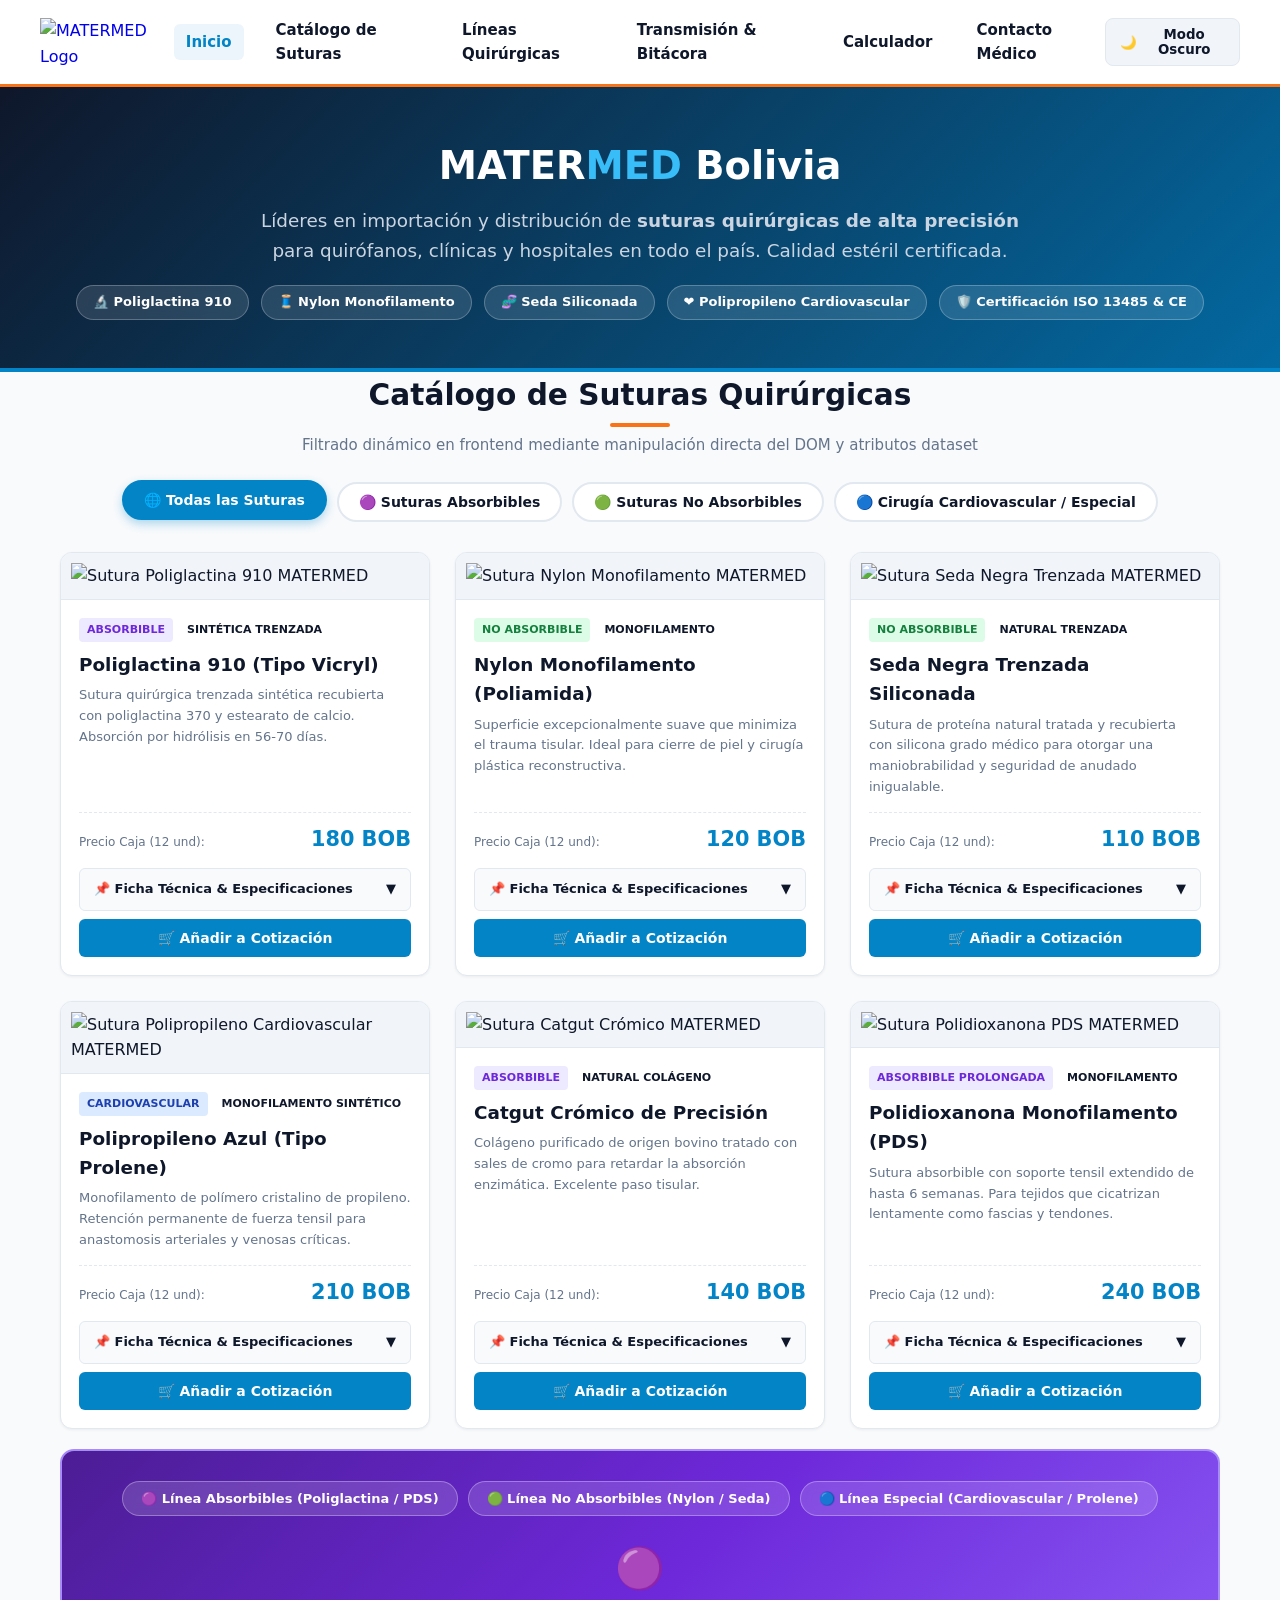
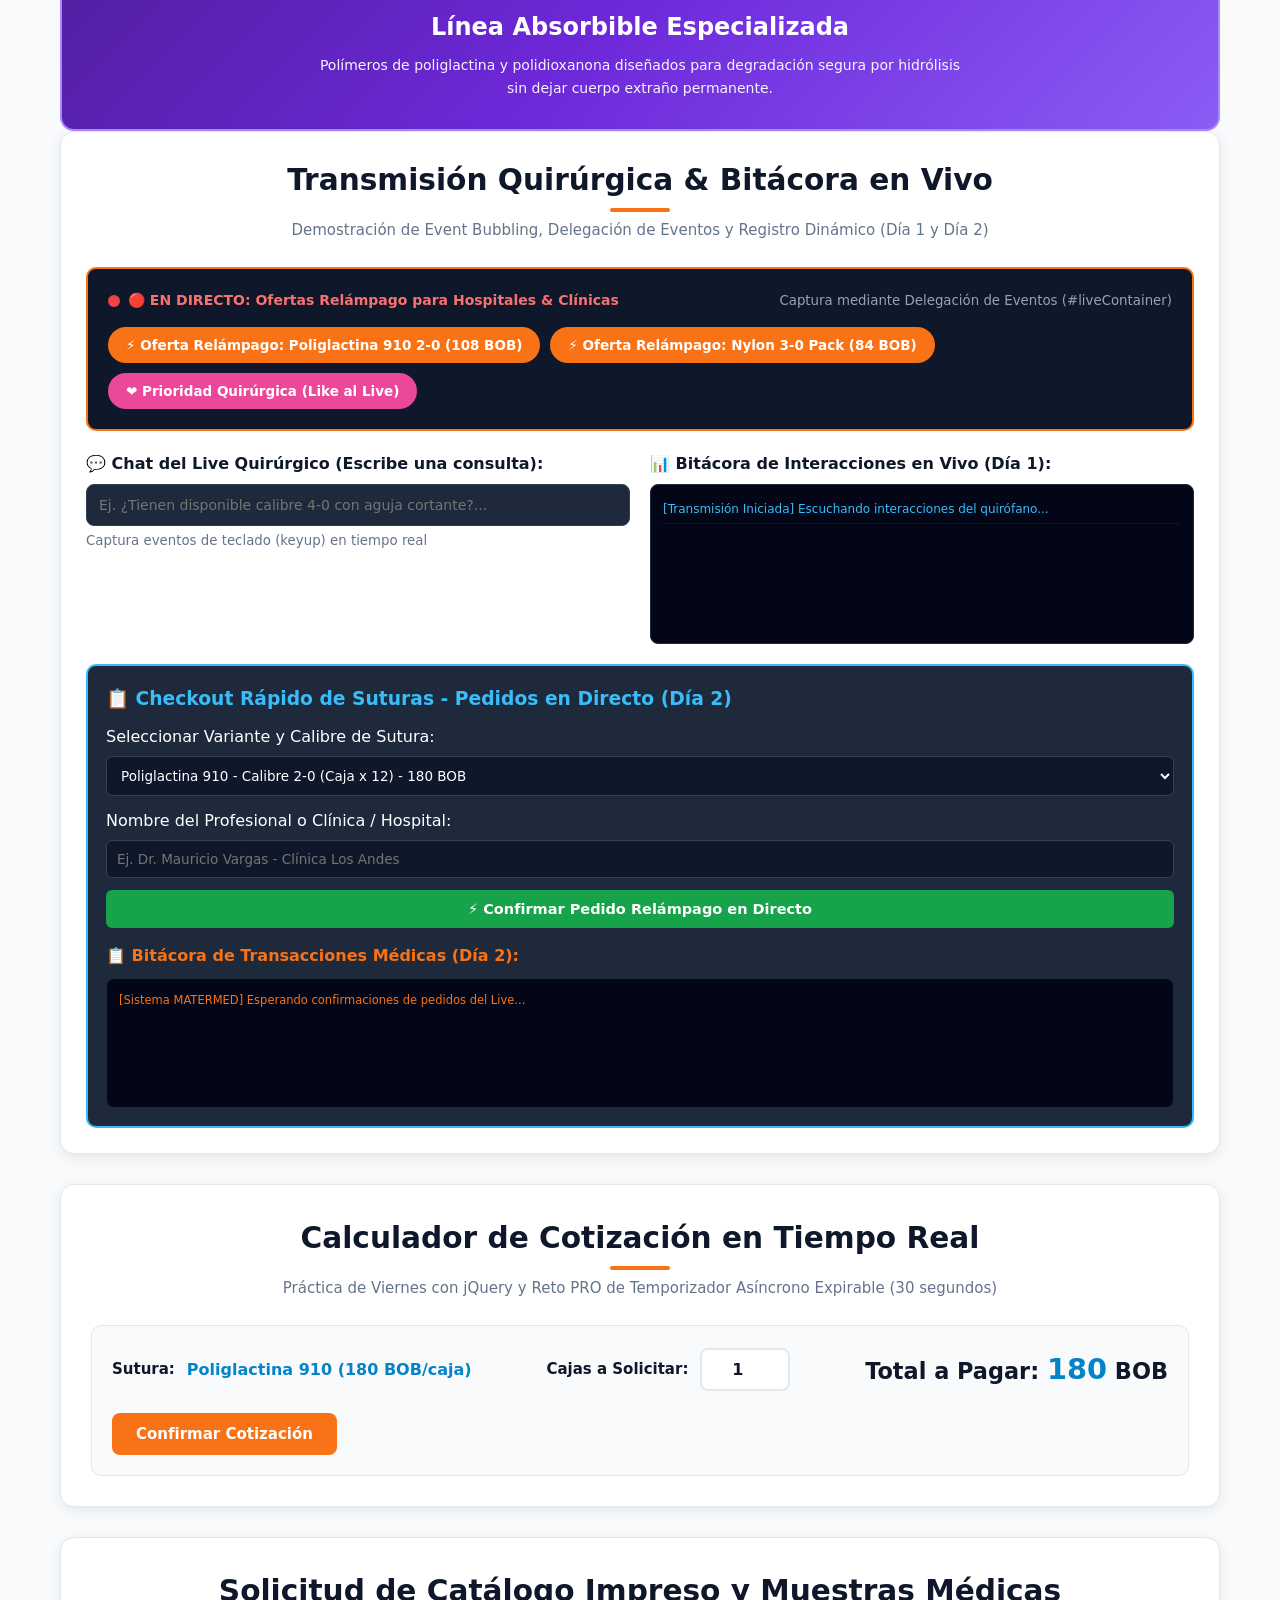
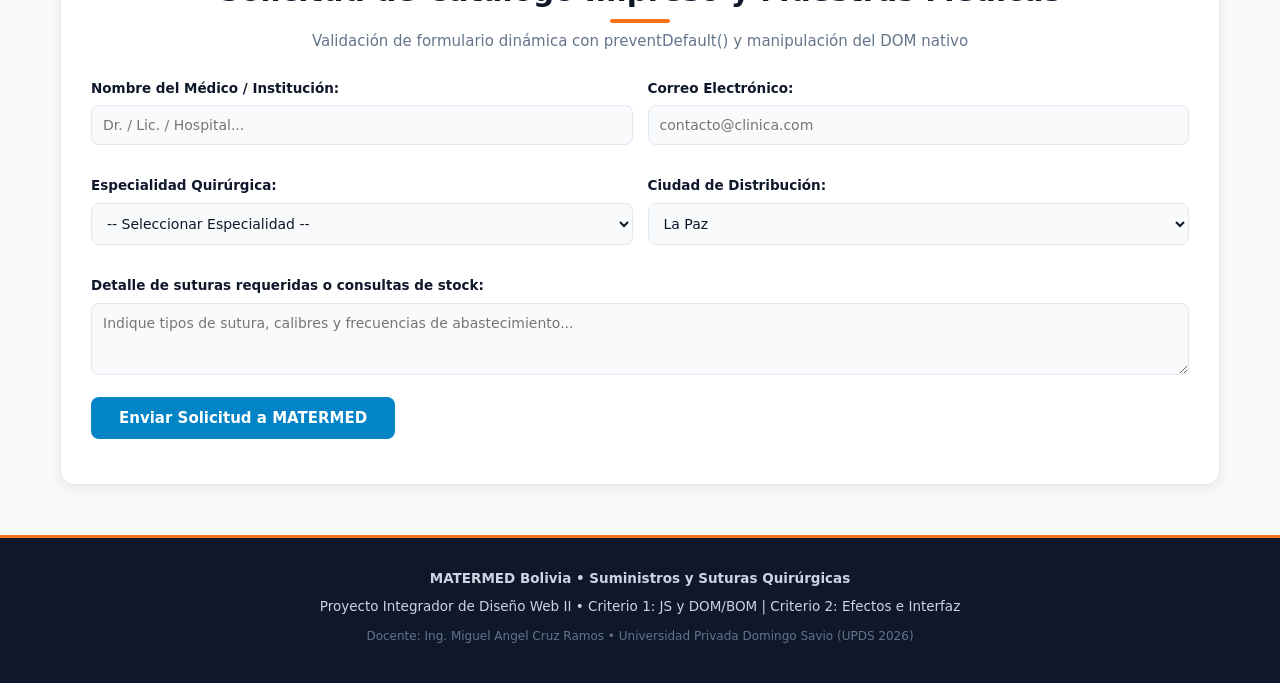
==== index.html @ 70cb595b "Add files via upload" ====
<!DOCTYPE html>
<html lang="es">
<head>
  <meta charset="UTF-8">
  <meta name="viewport" content="width=device-width, initial-scale=1.0">
  <title>MATERMED - Suturas Quirúrgicas | Portafolio Semana 1</title>
  
  <!-- Enlace a Estilos Externos -->
  <link rel="stylesheet" href="styles.css">
  
  <!-- Librería jQuery 3.7.1 Oficial -->
  <script src="https://code.jquery.com/jquery-3.7.1.min.js"></script>
  
  <!-- Lógica e interactividad DOM y jQuery -->
  <script src="script.js" defer></script>
</head>
<body>

  <!-- ==========================================================================
       HEADER PRINCIPAL Y MENÚ HAMBURGUESA (DOM NATIVO)
       ========================================================================== -->
  <header>
    <div class="container header-inner">
      <a href="#inicio" class="brand-wrapper">
        <img src="images/logo-matermed.svg" alt="MATERMED Logo">
      </a>

      <!-- Botón Hamburguesa Responsive (Ejemplo 3 DOM) -->
      <button id="burguerBtn" class="btn-burguer" aria-label="Abrir Menú">☰</button>

      <!-- Menú de Navegación -->
      <nav id="navMenu" class="nav-menu">
        <a href="#inicio" class="active">Inicio</a>
        <a href="#catalogo">Catálogo de Suturas</a>
        <a href="#tematicas">Líneas Quirúrgicas</a>
        <a href="#liveSection">Transmisión & Bitácora</a>
        <a href="#calculador">Calculador</a>
        <a href="#contacto">Contacto Médico</a>
      </nav>

      <!-- Botón Modo Oscuro / Dark Mode (Ejemplo 1 DOM) -->
      <div class="header-actions">
        <button id="themeBtn" class="btn-theme" title="Alternar Modo Oscuro/Claro">
          <span id="themeIcon">🌙</span> <span id="themeText">Modo Oscuro</span>
        </button>
      </div>
    </div>
  </header>

  <!-- ==========================================================================
       HERO / BANNER DE BIENVENIDA
       ========================================================================== -->
  <section id="inicio" class="hero-section">
    <div class="container">
      <h1>MATER<span>MED</span> Bolivia</h1>
      <p>Líderes en importación y distribución de <strong>suturas quirúrgicas de alta precisión</strong> para quirófanos, clínicas y hospitales en todo el país. Calidad estéril certificada.</p>
      <div class="hero-badges">
        <span class="hero-badge">🔬 Poliglactina 910</span>
        <span class="hero-badge">🧵 Nylon Monofilamento</span>
        <span class="hero-badge">🧬 Seda Siliconada</span>
        <span class="hero-badge">❤️ Polipropileno Cardiovascular</span>
        <span class="hero-badge">🛡️ Certificación ISO 13485 & CE</span>
      </div>
    </div>
  </section>

  <!-- ==========================================================================
       SECCIÓN 1: CATÁLOGO DE SUTURAS CON FILTRO DOM NATIVO (EJEMPLO 2 DOM)
       ========================================================================== -->
  <section id="catalogo" class="container">
    <div class="section-title">
      <h2>Catálogo de Suturas Quirúrgicas</h2>
      <p>Filtrado dinámico en frontend mediante manipulación directa del DOM y atributos dataset</p>
    </div>

    <!-- Botones de Filtrado DOM (Ejemplo 2) -->
    <div class="filter-bar">
      <button class="filter-btn active" onclick="filtrar('todos')">🌐 Todas las Suturas</button>
      <button class="filter-btn" onclick="filtrar('absorbible')">🟣 Suturas Absorbibles</button>
      <button class="filter-btn" onclick="filtrar('no-absorbible')">🟢 Suturas No Absorbibles</button>
      <button class="filter-btn" onclick="filtrar('especial')">🔵 Cirugía Cardiovascular / Especial</button>
    </div>

    <!-- Contenedor de Tarjetas del Catálogo -->
    <div class="catalog-grid" id="suturasGrid">

      <!-- TARJETA 1: Poliglactina 910 -->
      <article class="card" data-categoria="absorbible" data-id="POLI-910">
        <div class="card-img-wrapper">
          <img src="images/poliglactina.svg" alt="Sutura Poliglactina 910 MATERMED">
        </div>
        <div class="card-body">
          <div class="card-tags">
            <span class="badge badge-absorbible">Absorbible</span>
            <span class="badge">Sintética Trenzada</span>
          </div>
          <h3 class="card-title">Poliglactina 910 (Tipo Vicryl)</h3>
          <p class="card-desc">Sutura quirúrgica trenzada sintética recubierta con poliglactina 370 y estearato de calcio. Absorción por hidrólisis en 56-70 días.</p>
          
          <div class="card-price-row">
            <span class="price-label">Precio Caja (12 und):</span>
            <span class="price-val">180 BOB</span>
          </div>

          <!-- Acordeón jQuery (Guía Jueves) -->
          <div class="accordion-btn">
            <span>📌 Ficha Técnica & Especificaciones</span>
            <span>▼</span>
          </div>
          <div class="accordion-panel">
            <ul>
              <li><strong>Calibres disponibles:</strong> USP 2-0, 3-0, 4-0, 0</li>
              <li><strong>Aguja:</strong> Ahusada 1/2 círculo 26mm de acero quirúrgico</li>
              <li><strong>Retención de fuerza tensil:</strong> 75% a los 14 días</li>
              <li><strong>Esterilización:</strong> Óxido de Etileno (EO)</li>
            </ul>
          </div>

          <button class="btn-card-action" onclick="seleccionarParaCalculador('Poliglactina 910', 180)">🛒 Añadir a Cotización</button>
        </div>
      </article>

      <!-- TARJETA 2: Nylon Monofilamento -->
      <article class="card" data-categoria="no-absorbible" data-id="NYL-030">
        <div class="card-img-wrapper">
          <img src="images/nylon.svg" alt="Sutura Nylon Monofilamento MATERMED">
        </div>
        <div class="card-body">
          <div class="card-tags">
            <span class="badge badge-no-absorbible">No Absorbible</span>
            <span class="badge">Monofilamento</span>
          </div>
          <h3 class="card-title">Nylon Monofilamento (Poliamida)</h3>
          <p class="card-desc">Superficie excepcionalmente suave que minimiza el trauma tisular. Ideal para cierre de piel y cirugía plástica reconstructiva.</p>
          
          <div class="card-price-row">
            <span class="price-label">Precio Caja (12 und):</span>
            <span class="price-val">120 BOB</span>
          </div>

          <!-- Acordeón jQuery -->
          <div class="accordion-btn">
            <span>📌 Ficha Técnica & Especificaciones</span>
            <span>▼</span>
          </div>
          <div class="accordion-panel">
            <ul>
              <li><strong>Calibres disponibles:</strong> USP 3-0, 4-0, 5-0, 6-0</li>
              <li><strong>Aguja:</strong> Cortante Reverso 3/8 círculo 19mm</li>
              <li><strong>Reactividad tisular:</strong> Mínima e inerte</li>
              <li><strong>Esterilización:</strong> Radiación Gamma</li>
            </ul>
          </div>

          <button class="btn-card-action" onclick="seleccionarParaCalculador('Nylon Monofilamento', 120)">🛒 Añadir a Cotización</button>
        </div>
      </article>

      <!-- TARJETA 3: Seda Negra Trenzada -->
      <article class="card" data-categoria="no-absorbible" data-id="SED-000">
        <div class="card-img-wrapper">
          <img src="images/seda.svg" alt="Sutura Seda Negra Trenzada MATERMED">
        </div>
        <div class="card-body">
          <div class="card-tags">
            <span class="badge badge-no-absorbible">No Absorbible</span>
            <span class="badge">Natural Trenzada</span>
          </div>
          <h3 class="card-title">Seda Negra Trenzada Siliconada</h3>
          <p class="card-desc">Sutura de proteína natural tratada y recubierta con silicona grado médico para otorgar una maniobrabilidad y seguridad de anudado inigualable.</p>
          
          <div class="card-price-row">
            <span class="price-label">Precio Caja (12 und):</span>
            <span class="price-val">110 BOB</span>
          </div>

          <!-- Acordeón jQuery -->
          <div class="accordion-btn">
            <span>📌 Ficha Técnica & Especificaciones</span>
            <span>▼</span>
          </div>
          <div class="accordion-panel">
            <ul>
              <li><strong>Calibres disponibles:</strong> USP 0, 2-0, 3-0, 1</li>
              <li><strong>Aguja:</strong> Ahusada 1/2 círculo 30mm</li>
              <li><strong>Uso principal:</strong> Cirugía general, gastrointestinal y vascular periférica</li>
              <li><strong>Esterilización:</strong> Radiación Gamma</li>
            </ul>
          </div>

          <button class="btn-card-action" onclick="seleccionarParaCalculador('Seda Negra Trenzada', 110)">🛒 Añadir a Cotización</button>
        </div>
      </article>

      <!-- TARJETA 4: Polipropileno (Prolene) -->
      <article class="card" data-categoria="especial" data-id="PRO-050">
        <div class="card-img-wrapper">
          <img src="images/polipropileno.svg" alt="Sutura Polipropileno Cardiovascular MATERMED">
        </div>
        <div class="card-body">
          <div class="card-tags">
            <span class="badge badge-especial">Cardiovascular</span>
            <span class="badge">Monofilamento Sintético</span>
          </div>
          <h3 class="card-title">Polipropileno Azul (Tipo Prolene)</h3>
          <p class="card-desc">Monofilamento de polímero cristalino de propileno. Retención permanente de fuerza tensil para anastomosis arteriales y venosas críticas.</p>
          
          <div class="card-price-row">
            <span class="price-label">Precio Caja (12 und):</span>
            <span class="price-val">210 BOB</span>
          </div>

          <!-- Acordeón jQuery -->
          <div class="accordion-btn">
            <span>📌 Ficha Técnica & Especificaciones</span>
            <span>▼</span>
          </div>
          <div class="accordion-panel">
            <ul>
              <li><strong>Calibres disponibles:</strong> USP 4-0, 5-0, 6-0, 7-0</li>
              <li><strong>Aguja:</strong> Doble aguja cilíndrica BV-1 13mm (Cardio)</li>
              <li><strong>Biocompatibilidad:</strong> No sufre degradación por enzimas</li>
              <li><strong>Esterilización:</strong> Gas Óxido de Etileno</li>
            </ul>
          </div>

          <button class="btn-card-action" onclick="seleccionarParaCalculador('Polipropileno Prolene', 210)">🛒 Añadir a Cotización</button>
        </div>
      </article>

      <!-- TARJETA 5: Catgut Crómico -->
      <article class="card" data-categoria="absorbible" data-id="CAT-020">
        <div class="card-img-wrapper">
          <img src="images/catgut.svg" alt="Sutura Catgut Crómico MATERMED">
        </div>
        <div class="card-body">
          <div class="card-tags">
            <span class="badge badge-absorbible">Absorbible</span>
            <span class="badge">Natural Colágeno</span>
          </div>
          <h3 class="card-title">Catgut Crómico de Precisión</h3>
          <p class="card-desc">Colágeno purificado de origen bovino tratado con sales de cromo para retardar la absorción enzimática. Excelente paso tisular.</p>
          
          <div class="card-price-row">
            <span class="price-label">Precio Caja (12 und):</span>
            <span class="price-val">140 BOB</span>
          </div>

          <!-- Acordeón jQuery -->
          <div class="accordion-btn">
            <span>📌 Ficha Técnica & Especificaciones</span>
            <span>▼</span>
          </div>
          <div class="accordion-panel">
            <ul>
              <li><strong>Calibres disponibles:</strong> USP 2-0, 0, 1</li>
              <li><strong>Aguja:</strong> Ahusada 1/2 círculo 30mm (CT-1)</li>
              <li><strong>Tiempo de absorción:</strong> 90 días por digestión proteolítica</li>
              <li><strong>Aplicación:</strong> Ginecología, obstetricia y urología</li>
            </ul>
          </div>

          <button class="btn-card-action" onclick="seleccionarParaCalculador('Catgut Crómico', 140)">🛒 Añadir a Cotización</button>
        </div>
      </article>

      <!-- TARJETA 6: Polidioxanona (PDS) -->
      <article class="card" data-categoria="absorbible" data-id="PDS-010">
        <div class="card-img-wrapper">
          <img src="images/polidioxanona.svg" alt="Sutura Polidioxanona PDS MATERMED">
        </div>
        <div class="card-body">
          <div class="card-tags">
            <span class="badge badge-absorbible">Absorbible Prolongada</span>
            <span class="badge">Monofilamento</span>
          </div>
          <h3 class="card-title">Polidioxanona Monofilamento (PDS)</h3>
          <p class="card-desc">Sutura absorbible con soporte tensil extendido de hasta 6 semanas. Para tejidos que cicatrizan lentamente como fascias y tendones.</p>
          
          <div class="card-price-row">
            <span class="price-label">Precio Caja (12 und):</span>
            <span class="price-val">240 BOB</span>
          </div>

          <!-- Acordeón jQuery -->
          <div class="accordion-btn">
            <span>📌 Ficha Técnica & Especificaciones</span>
            <span>▼</span>
          </div>
          <div class="accordion-panel">
            <ul>
              <li><strong>Calibres disponibles:</strong> USP 1, 0, 2-0</li>
              <li><strong>Aguja:</strong> Cortante Pesada 1/2 círculo 36mm</li>
              <li><strong>Absorción completa:</strong> 180 a 210 días</li>
              <li><strong>Uso:</strong> Cierre de pared abdominal, ortopedia y cirugía pediátrica</li>
            </ul>
          </div>

          <button class="btn-card-action" onclick="seleccionarParaCalculador('Polidioxanona PDS', 240)">🛒 Añadir a Cotización</button>
        </div>
      </article>

    </div>
  </section>

  <!-- ==========================================================================
       SECCIÓN 2: 🔥 RETO PRO JUEVES - CAMBIO DINÁMICO DE TEMÁTICA CON JQUERY
       ========================================================================== -->
  <section id="tematicas" class="container">
    <div class="thematic-box theme-absorbible" id="lineaQuirurgicaBox">
      <div class="theme-controls">
        <button class="btn-theme-selector" data-theme="absorbible">🟣 Línea Absorbibles (Poliglactina / PDS)</button>
        <button class="btn-theme-selector" data-theme="no-absorbible">🟢 Línea No Absorbibles (Nylon / Seda)</button>
        <button class="btn-theme-selector" data-theme="cardio">🔵 Línea Especial (Cardiovascular / Prolene)</button>
      </div>

      <div class="thematic-content">
        <div class="thematic-icon" id="themeLineIcon">🟣</div>
        <h3 id="themeLineTitle" style="font-size: 1.5rem; margin-bottom: 8px;">Línea Absorbible Especializada</h3>
        <p id="themeLineDesc" style="font-size: 14px; opacity: 0.95;">
          Polímeros de poliglactina y polidioxanona diseñados para degradación segura por hidrólisis sin dejar cuerpo extraño permanente.
        </p>
      </div>
    </div>
  </section>

  <!-- ==========================================================================
       SECCIÓN 3: BITÁCORA QUIRÚRGICA EN TIEMPO REAL & EVENT BUBBLING (DÍAS 1 Y 2)
       ========================================================================== -->
  <section id="liveSection" class="container">
    <div class="live-stream-section">
      <div class="section-title">
        <h2>Transmisión Quirúrgica & Bitácora en Vivo</h2>
        <p>Demostración de Event Bubbling, Delegación de Eventos y Registro Dinámico (Día 1 y Día 2)</p>
      </div>

      <!-- Contenedor Delegado de Eventos (Event Bubbling) -->
      <div id="liveContainer" class="stream-box">
        <div class="stream-header">
          <div class="stream-pulse">
            <span class="pulse-dot"></span>
            <span>🔴 EN DIRECTO: Ofertas Relámpago para Hospitales & Clínicas</span>
          </div>
          <small style="color: #94a3b8;">Captura mediante Delegación de Eventos (#liveContainer)</small>
        </div>

        <div class="stream-offers">
          <button class="btn-oferta" data-prod="Poliglactina 910 2-0 (Caja x 12) - 40% OFF">
            ⚡ Oferta Relámpago: Poliglactina 910 2-0 (108 BOB)
          </button>
          <button class="btn-oferta" data-prod="Nylon Monofilamento 3-0 - Pack Doble 30% OFF">
            ⚡ Oferta Relámpago: Nylon 3-0 Pack (84 BOB)
          </button>
          <button class="btn-oferta btn-like" data-action="like">
            ❤️ Prioridad Quirúrgica (Like al Live)
          </button>
        </div>
      </div>

      <!-- Cuadrícula: Chat Quirúrgico y Bitácora Día 1 -->
      <div class="live-grid">
        <div class="chat-box">
          <h4 style="margin-bottom: 8px; color: var(--text-main);">💬 Chat del Live Quirúrgico (Escribe una consulta):</h4>
          <input type="text" id="chatInput" placeholder="Ej. ¿Tienen disponible calibre 4-0 con aguja cortante?...">
          <small style="color: var(--text-muted); display: block; margin-top: 4px;">Captura eventos de teclado (keyup) en tiempo real</small>
        </div>

        <div>
          <h4 style="margin-bottom: 8px; color: var(--text-main);">📊 Bitácora de Interacciones en Vivo (Día 1):</h4>
          <div id="logOutput" class="log-stream">
            <div class="log-item">[Transmisión Iniciada] Escuchando interacciones del quirófano...</div>
          </div>
        </div>
      </div>

      <!-- Checkout Rápido en Vivo y Bitácora Día 2 -->
      <div class="checkout-card">
        <h3 style="color: #38bdf8; margin-bottom: 10px;">📋 Checkout Rápido de Suturas - Pedidos en Directo (Día 2)</h3>
        
        <form id="orderForm">
          <label>Seleccionar Variante y Calibre de Sutura:</label>
          <select id="variantSelect">
            <option value="Poliglactina 910 - Calibre 2-0 (Caja x 12) - 180 BOB">Poliglactina 910 - Calibre 2-0 (Caja x 12) - 180 BOB</option>
            <option value="Poliglactina 910 - Calibre 3-0 (Caja x 12) - 170 BOB">Poliglactina 910 - Calibre 3-0 (Caja x 12) - 170 BOB</option>
            <option value="Nylon Monofilamento - Calibre 3-0 (Caja x 12) - 120 BOB">Nylon Monofilamento - Calibre 3-0 (Caja x 12) - 120 BOB</option>
            <option value="Polipropileno Prolene - Calibre 5-0 (Caja x 12) - 210 BOB">Polipropileno Prolene - Calibre 5-0 (Caja x 12) - 210 BOB</option>
            <option value="Combo Quirúrgico Institucional (5 Cajas Variadas) - 680 BOB">Combo Quirúrgico Institucional (5 Cajas Variadas) - 680 BOB</option>
          </select>

          <label>Nombre del Profesional o Clínica / Hospital:</label>
          <input type="text" id="userTikTok" placeholder="Ej. Dr. Mauricio Vargas - Clínica Los Andes" required>

          <button type="submit" class="btn-order">⚡ Confirmar Pedido Relámpago en Directo</button>
        </form>

        <h4 style="margin-top: 15px; color: #f97316;">📋 Bitácora de Transacciones Médicas (Día 2):</h4>
        <div id="logDia2" class="log-box-dia2">
          <div>[Sistema MATERMED] Esperando confirmaciones de pedidos del Live...</div>
        </div>
      </div>
    </div>
  </section>

  <!-- ==========================================================================
       SECCIÓN 4: CALCULADOR Y MODAL CON TEMPORIZADOR DE 30s (PRÁCTICA VIERNES)
       ========================================================================== -->
  <section id="calculador" class="container">
    <div class="calc-section">
      <div class="section-title">
        <h2>Calculador de Cotización en Tiempo Real</h2>
        <p>Práctica de Viernes con jQuery y Reto PRO de Temporizador Asíncrono Expirable (30 segundos)</p>
      </div>

      <div class="calc-box">
        <div class="calc-input-group">
          <label for="productoSeleccionado">Sutura:</label>
          <span id="nombreProductoCalc" style="font-weight: 700; color: var(--primary);">Poliglactina 910 (180 BOB/caja)</span>
        </div>

        <div class="calc-input-group">
          <label for="hrs">Cajas a Solicitar:</label>
          <input type="number" id="hrs" value="1" min="1" max="100">
        </div>

        <div class="calc-total">
          Total a Pagar: <span id="total">180</span> BOB
        </div>

        <button id="btnModal" class="btn-modal-open">Confirmar Cotización</button>
      </div>
    </div>
  </section>

  <!-- Ventana Modal Flotante con Temporizador (Reto PRO Viernes) -->
  <div id="modalCotizacion" class="modal-overlay">
    <div class="modal-content">
      <div class="modal-header">
        <h3>Confirmar Pedido de Suturas — MATERMED</h3>
        <button id="closeModalBtn" class="btn-modal-close">&times;</button>
      </div>

      <div class="timer-box">
        <span>⏱️ Tiempo restante para asegurar precio de oferta:</span>
        <span class="time" id="temporizadorVisual">00:30s</span>
      </div>

      <div class="modal-details">
        <p><strong>Producto:</strong> <span id="modalProdNombre">Poliglactina 910</span></p>
        <p><strong>Cantidad:</strong> <span id="modalCantidad">1</span> Caja(s)</p>
        <p><strong>Monto Total:</strong> <span id="modalMonto" style="color: var(--primary); font-weight: bold;">180 BOB</span></p>
        <p><strong>Condición:</strong> Entrega inmediata estéril con certificado de lote.</p>
      </div>

      <div class="modal-actions">
        <button id="cancelModalBtn" class="btn-modal-cancel">Cancelar</button>
        <button id="confirmOrderBtn" class="btn-modal-confirm">Procesar Pedido Quirúrgico</button>
      </div>
    </div>
  </div>

  <!-- Toast Alert de Confirmación Exitosa -->
  <div id="toastAlert" class="toast-alert">
    ✅ ¡Cotización confirmada exitosamente! Un asesor de MATERMED te contactará.
  </div>

  <!-- ==========================================================================
       SECCIÓN 5: FORMULARIO DE CONTACTO Y VALIDACIÓN DINÁMICA (DOM NATIVO)
       ========================================================================== -->
  <section id="contacto" class="container">
    <div class="contact-section">
      <div class="section-title">
        <h2>Solicitud de Catálogo Impreso y Muestras Médicas</h2>
        <p>Validación de formulario dinámica con preventDefault() y manipulación del DOM nativo</p>
      </div>

      <form id="contactForm">
        <div class="form-grid">
          <div class="form-group">
            <label for="doctorNombre">Nombre del Médico / Institución:</label>
            <input type="text" id="doctorNombre" placeholder="Dr. / Lic. / Hospital...">
          </div>

          <div class="form-group">
            <label for="doctorEmail">Correo Electrónico:</label>
            <input type="email" id="doctorEmail" placeholder="contacto@clinica.com">
          </div>

          <div class="form-group">
            <label for="especialidadSelect">Especialidad Quirúrgica:</label>
            <select id="especialidadSelect">
              <option value="">-- Seleccionar Especialidad --</option>
              <option value="Cirugía General">Cirugía General</option>
              <option value="Cirugía Plástica y Reconstructiva">Cirugía Plástica y Reconstructiva</option>
              <option value="Cirugía Cardiovascular">Cirugía Cardiovascular</option>
              <option value="Traumatología y Ortopedia">Traumatología y Ortopedia</option>
              <option value="Ginecología y Obstetricia">Ginecología y Obstetricia</option>
            </select>
          </div>

          <div class="form-group">
            <label for="ciudadSelect">Ciudad de Distribución:</label>
            <select id="ciudadSelect">
              <option value="La Paz">La Paz</option>
              <option value="Cochabamba">Cochabamba</option>
              <option value="Santa Cruz">Santa Cruz</option>
              <option value="Oruro">Oruro</option>
              <option value="Sucre">Sucre</option>
              <option value="Potosí">Potosí</option>
              <option value="Tarija">Tarija</option>
            </select>
          </div>

          <div class="form-group full-width">
            <label for="requerimientoText">Detalle de suturas requeridas o consultas de stock:</label>
            <textarea id="requerimientoText" rows="3" placeholder="Indique tipos de sutura, calibres y frecuencias de abastecimiento..."></textarea>
          </div>
        </div>

        <button type="submit" class="btn-submit-form">Enviar Solicitud a MATERMED</button>
      </form>

      <!-- Caja para inyección de alertas en el DOM -->
      <div id="alertaBox" class="alerta-box"></div>
    </div>
  </section>

  <!-- ==========================================================================
       FOOTER INSTITUCIONAL
       ========================================================================== -->
  <footer>
    <div class="container">
      <p><strong>MATERMED Bolivia &bull; Suministros y Suturas Quirúrgicas</strong></p>
      <p>Proyecto Integrador de Diseño Web II &bull; Criterio 1: JS y DOM/BOM | Criterio 2: Efectos e Interfaz</p>
      <p style="color: #64748b; font-size: 12px; margin-top: 10px;">Docente: Ing. Miguel Angel Cruz Ramos &bull; Universidad Privada Domingo Savio (UPDS 2026)</p>
    </div>
  </footer>

</body>
</html>
---- styles.css ----
/* ==========================================================================
   MATERMED - SUTURAS QUIRÚRGICAS | PROYECTO DISEÑO WEB II (SEMANA 1)
   UPDS 2026 - Ing. Miguel Angel Cruz Ramos
   ========================================================================== */

:root {
  --bg-primary: #f8fafc;
  --bg-secondary: #ffffff;
  --bg-card: #ffffff;
  --text-main: #0f172a;
  --text-muted: #64748b;
  --primary: #0284c7;
  --primary-hover: #0369a1;
  --accent: #f97316;
  --accent-hover: #ea580c;
  --border-color: #e2e8f0;
  --border-focus: #f97316;
  --success: #16a34a;
  --danger: #dc2626;
  --shadow-sm: 0 1px 3px rgba(0,0,0,0.06);
  --shadow-md: 0 4px 14px rgba(0,0,0,0.08);
  --shadow-lg: 0 10px 25px rgba(0,0,0,0.12);
  --transition: all 0.3s ease;
}

/* Modo Oscuro / Dark Mode */
body.dark-mode {
  --bg-primary: #0b1329;
  --bg-secondary: #0f172a;
  --bg-card: #1e293b;
  --text-main: #f8fafc;
  --text-muted: #94a3b8;
  --border-color: #334155;
  --shadow-md: 0 4px 14px rgba(0,0,0,0.35);
}

* {
  box-sizing: border-box;
  margin: 0;
  padding: 0;
  font-family: 'Segoe UI', system-ui, -apple-system, sans-serif;
}

body {
  background-color: var(--bg-primary);
  color: var(--text-main);
  line-height: 1.6;
  transition: background-color 0.3s ease, color 0.3s ease;
  min-height: 100vh;
}

.container {
  max-width: 1200px;
  margin: 0 auto;
  padding: 0 20px;
}

/* ==========================================================================
   HEADER Y MENÚ RESPONSIVE
   ========================================================================== */
header {
  background: var(--bg-secondary);
  border-bottom: 3px solid var(--accent);
  box-shadow: var(--shadow-sm);
  position: sticky;
  top: 0;
  z-index: 1000;
  transition: var(--transition);
}

.header-inner {
  display: flex;
  justify-content: space-between;
  align-items: center;
  padding: 12px 0;
}

.brand-wrapper {
  display: flex;
  align-items: center;
  gap: 12px;
  text-decoration: none;
}

.brand-wrapper img {
  height: 48px;
  width: auto;
}

.header-actions {
  display: flex;
  align-items: center;
  gap: 12px;
}

.btn-theme {
  background: #f1f5f9;
  border: 1px solid var(--border-color);
  color: var(--text-main);
  padding: 8px 14px;
  border-radius: 8px;
  cursor: pointer;
  font-weight: 600;
  display: flex;
  align-items: center;
  gap: 6px;
  transition: var(--transition);
}

body.dark-mode .btn-theme {
  background: #1e293b;
  border-color: #475569;
}

.btn-theme:hover {
  border-color: var(--accent);
  color: var(--accent);
}

.btn-burguer {
  display: none;
  font-size: 24px;
  background: none;
  border: none;
  color: var(--text-main);
  cursor: pointer;
  padding: 4px 8px;
}

/* Navegación */
.nav-menu {
  display: flex;
  align-items: center;
  gap: 20px;
  list-style: none;
}

.nav-menu a {
  text-decoration: none;
  color: var(--text-main);
  font-weight: 600;
  font-size: 15px;
  padding: 6px 12px;
  border-radius: 6px;
  transition: var(--transition);
}

.nav-menu a:hover,
.nav-menu a.active {
  color: var(--primary);
  background: rgba(2, 132, 199, 0.08);
}

.nav-badge-lab {
  background: var(--accent);
  color: #ffffff !important;
  font-size: 12px !important;
  padding: 4px 10px !important;
  border-radius: 20px !important;
}

/* ==========================================================================
   HERO BANNER
   ========================================================================== */
.hero-section {
  background: linear-gradient(135deg, #0f172a 0%, #0369a1 100%);
  color: #ffffff;
  padding: 48px 0;
  text-align: center;
  border-bottom: 4px solid var(--primary);
}

.hero-section h1 {
  font-size: 2.4rem;
  font-weight: 800;
  margin-bottom: 10px;
}

.hero-section h1 span {
  color: #38bdf8;
}

.hero-section p {
  font-size: 1.15rem;
  color: #cbd5e1;
  max-width: 760px;
  margin: 0 auto 20px auto;
}

.hero-badges {
  display: flex;
  justify-content: center;
  gap: 12px;
  flex-wrap: wrap;
}

.hero-badge {
  background: rgba(255, 255, 255, 0.12);
  backdrop-filter: blur(8px);
  border: 1px solid rgba(255, 255, 255, 0.25);
  padding: 6px 16px;
  border-radius: 20px;
  font-size: 13px;
  font-weight: 600;
}

/* ==========================================================================
   SECCIONES Y TÍTULOS
   ========================================================================== */
section {
  padding: 40px 0;
}

.section-title {
  text-align: center;
  margin-bottom: 25px;
}

.section-title h2 {
  font-size: 1.85rem;
  font-weight: 800;
  color: var(--text-main);
  position: relative;
  display: inline-block;
  padding-bottom: 8px;
}

.section-title h2::after {
  content: '';
  position: absolute;
  bottom: 0;
  left: 50%;
  transform: translateX(-50%);
  width: 60px;
  height: 4px;
  background: var(--accent);
  border-radius: 2px;
}

.section-title p {
  color: var(--text-muted);
  font-size: 15px;
  margin-top: 6px;
}

/* ==========================================================================
   FILTROS DEL CATÁLOGO (DOM)
   ========================================================================== */
.filter-bar {
  display: flex;
  justify-content: center;
  gap: 10px;
  margin-bottom: 30px;
  flex-wrap: wrap;
}

.filter-btn {
  background: var(--bg-secondary);
  border: 2px solid var(--border-color);
  color: var(--text-main);
  padding: 10px 20px;
  border-radius: 30px;
  font-size: 14px;
  font-weight: 700;
  cursor: pointer;
  transition: var(--transition);
}

.filter-btn:hover,
.filter-btn.active {
  background: var(--primary);
  border-color: var(--primary);
  color: #ffffff;
  transform: translateY(-2px);
  box-shadow: 0 4px 10px rgba(2, 132, 199, 0.3);
}

/* Grid de Tarjetas de Suturas */
.catalog-grid {
  display: grid;
  grid-template-columns: repeat(auto-fill, minmax(320px, 1fr));
  gap: 25px;
}

.card {
  background: var(--bg-card);
  border: 1px solid var(--border-color);
  border-radius: 12px;
  overflow: hidden;
  box-shadow: var(--shadow-sm);
  transition: transform 0.3s ease, box-shadow 0.3s ease, border-color 0.3s ease;
  display: flex;
  flex-direction: column;
}

.card:hover {
  transform: translateY(-5px);
  box-shadow: var(--shadow-lg);
  border-color: var(--primary);
}

.card-img-wrapper {
  background: #f1f5f9;
  padding: 10px;
  display: flex;
  justify-content: center;
  align-items: center;
  border-bottom: 1px solid var(--border-color);
}

body.dark-mode .card-img-wrapper {
  background: #0f172a;
}

.card-img-wrapper img {
  width: 100%;
  height: auto;
  max-height: 180px;
  object-fit: contain;
}

.card-body {
  padding: 18px;
  display: flex;
  flex-direction: column;
  flex-grow: 1;
}

.card-tags {
  display: flex;
  gap: 6px;
  margin-bottom: 8px;
  flex-wrap: wrap;
}

.badge {
  font-size: 11px;
  font-weight: bold;
  padding: 3px 8px;
  border-radius: 4px;
  text-transform: uppercase;
}

.badge-absorbible { background: #ede9fe; color: #6d28d9; }
.badge-no-absorbible { background: #dcfce7; color: #15803d; }
.badge-especial { background: #dbeafe; color: #1e40af; }

.card-title {
  font-size: 1.15rem;
  font-weight: 700;
  color: var(--text-main);
  margin-bottom: 6px;
}

.card-desc {
  font-size: 13px;
  color: var(--text-muted);
  margin-bottom: 14px;
  flex-grow: 1;
}

.card-price-row {
  display: flex;
  justify-content: space-between;
  align-items: baseline;
  margin-bottom: 12px;
  padding-top: 10px;
  border-top: 1px dashed var(--border-color);
}

.price-label { font-size: 12px; color: var(--text-muted); }
.price-val { font-size: 1.3rem; font-weight: 900; color: var(--primary); }

/* Acordeón jQuery */
.accordion-btn {
  background: #f8fafc;
  border: 1px solid var(--border-color);
  color: var(--text-main);
  padding: 10px 14px;
  border-radius: 6px;
  cursor: pointer;
  font-size: 13px;
  font-weight: 600;
  text-align: left;
  display: flex;
  justify-content: space-between;
  align-items: center;
  margin-bottom: 8px;
  transition: var(--transition);
}

body.dark-mode .accordion-btn {
  background: #0f172a;
}

.accordion-btn:hover {
  background: rgba(2, 132, 199, 0.08);
  border-color: var(--primary);
  color: var(--primary);
}

.accordion-panel {
  display: none; /* jQuery slideToggle */
  background: var(--bg-primary);
  border-left: 3px solid var(--primary);
  padding: 12px;
  font-size: 12.5px;
  color: var(--text-main);
  border-radius: 0 6px 6px 0;
  margin-bottom: 12px;
}

.accordion-panel ul {
  list-style: none;
  padding-left: 0;
}

.accordion-panel li {
  margin-bottom: 5px;
}

.btn-card-action {
  width: 100%;
  background: var(--primary);
  color: #ffffff;
  border: none;
  padding: 11px;
  border-radius: 6px;
  font-weight: 700;
  font-size: 14px;
  cursor: pointer;
  transition: var(--transition);
}

.btn-card-action:hover {
  background: var(--primary-hover);
  box-shadow: 0 4px 12px rgba(2, 132, 199, 0.35);
}

/* ==========================================================================
   RETO PRO JUEVES: SELECTOR DINÁMICO DE TEMÁTICAS CON JQUERY
   ========================================================================== */
.thematic-box {
  background: linear-gradient(135deg, #1e293b 0%, #0f172a 100%);
  color: #ffffff;
  padding: 30px;
  border-radius: 14px;
  border: 2px solid var(--border-color);
  margin-top: 20px;
  transition: background 0.5s ease, border-color 0.5s ease;
}

.thematic-box.theme-absorbible {
  background: linear-gradient(135deg, #4c1d95 0%, #6d28d9 50%, #8b5cf6 100%);
  border-color: #a78bfa;
}

.thematic-box.theme-no-absorbible {
  background: linear-gradient(135deg, #14532d 0%, #16a34a 50%, #22c55e 100%);
  border-color: #86efac;
}

.thematic-box.theme-cardio {
  background: linear-gradient(135deg, #1e3a8a 0%, #2563eb 50%, #60a5fa 100%);
  border-color: #93c5fd;
}

.theme-controls {
  display: flex;
  gap: 10px;
  justify-content: center;
  flex-wrap: wrap;
  margin-bottom: 20px;
}

.btn-theme-selector {
  background: rgba(255, 255, 255, 0.15);
  backdrop-filter: blur(6px);
  border: 1px solid rgba(255, 255, 255, 0.3);
  color: #ffffff;
  padding: 9px 18px;
  border-radius: 20px;
  cursor: pointer;
  font-weight: 600;
  font-size: 13px;
  transition: var(--transition);
}

.btn-theme-selector:hover {
  background: #ffffff;
  color: #0f172a;
}

.thematic-content {
  text-align: center;
  max-width: 650px;
  margin: 0 auto;
}

.thematic-icon {
  font-size: 40px;
  margin-bottom: 8px;
}

/* ==========================================================================
   BITÁCORA EN TIEMPO REAL Y EVENT BUBBLING (DÍAS 1 Y 2)
   ========================================================================== */
.live-stream-section {
  background: var(--bg-secondary);
  border: 1px solid var(--border-color);
  border-radius: 14px;
  padding: 25px;
  box-shadow: var(--shadow-md);
}

.stream-box {
  background: #0f172a;
  color: #ffffff;
  border: 2px solid var(--accent);
  border-radius: 10px;
  padding: 20px;
  margin-bottom: 20px;
}

.stream-header {
  display: flex;
  justify-content: space-between;
  align-items: center;
  margin-bottom: 15px;
  flex-wrap: wrap;
  gap: 10px;
}

.stream-pulse {
  display: flex;
  align-items: center;
  gap: 8px;
  font-weight: 700;
  color: #f87171;
  font-size: 14px;
}

.pulse-dot {
  width: 12px;
  height: 12px;
  background: #ef4444;
  border-radius: 50%;
  animation: pulse 1.5s infinite;
}

@keyframes pulse {
  0% { transform: scale(0.9); opacity: 0.8; }
  50% { transform: scale(1.3); opacity: 1; }
  100% { transform: scale(0.9); opacity: 0.8; }
}

.stream-offers {
  display: flex;
  gap: 10px;
  flex-wrap: wrap;
}

.btn-oferta {
  background: var(--accent);
  color: #ffffff;
  border: none;
  padding: 10px 18px;
  border-radius: 24px;
  font-weight: 700;
  font-size: 13.5px;
  cursor: pointer;
  transition: var(--transition);
}

.btn-oferta:hover {
  background: var(--accent-hover);
  transform: scale(1.03);
}

.btn-like {
  background: #ec4899;
}

.btn-like:hover {
  background: #db2777;
}

/* Chat y Bitácora */
.live-grid {
  display: grid;
  grid-template-columns: 1fr 1fr;
  gap: 20px;
  margin-top: 15px;
}

.chat-box input {
  width: 100%;
  padding: 12px;
  background: #1e293b;
  border: 1px solid #334155;
  color: #ffffff;
  border-radius: 8px;
  font-size: 14px;
  outline: none;
}

.chat-box input:focus {
  border-color: var(--accent);
  box-shadow: 0 0 0 3px rgba(249, 115, 22, 0.25);
}

.log-stream {
  background: #020617;
  color: #38bdf8;
  padding: 12px;
  border-radius: 8px;
  height: 160px;
  overflow-y: auto;
  font-family: 'Consolas', 'Courier New', monospace;
  font-size: 12px;
  border: 1px solid #1e293b;
}

.log-item {
  padding: 3px 0;
  border-bottom: 1px solid rgba(255, 255, 255, 0.05);
  animation: fadeIn 0.3s ease;
}

@keyframes fadeIn {
  from { opacity: 0; transform: translateY(-3px); }
  to { opacity: 1; transform: translateY(0); }
}

/* Checkout Rápido Día 2 */
.checkout-card {
  background: #1e293b;
  border: 2px solid #38bdf8;
  border-radius: 10px;
  padding: 18px;
  margin-top: 20px;
  color: #ffffff;
}

.checkout-card select,
.checkout-card input {
  width: 100%;
  padding: 10px;
  margin: 6px 0 12px 0;
  background: #0f172a;
  border: 1px solid #334155;
  border-radius: 6px;
  color: #ffffff;
  font-size: 13.5px;
}

.btn-order {
  background: #16a34a;
  color: #ffffff;
  border: none;
  font-weight: 700;
  cursor: pointer;
  padding: 11px 20px;
  border-radius: 6px;
  width: 100%;
  font-size: 14.5px;
  transition: var(--transition);
}

.btn-order:hover {
  background: #15803d;
}

.log-box-dia2 {
  background: #020617;
  color: #f97316;
  padding: 12px;
  border-radius: 8px;
  height: 130px;
  overflow-y: auto;
  font-family: monospace;
  font-size: 11.5px;
  margin-top: 10px;
  border: 1px solid #1e293b;
}

/* ==========================================================================
   CALCULADOR Y MODAL CON TEMPORIZADOR DE 30 SEGUNDOS (PRÁCTICA VIERNES)
   ========================================================================== */
.calc-section {
  background: var(--bg-secondary);
  border: 1px solid var(--border-color);
  border-radius: 14px;
  padding: 30px;
  box-shadow: var(--shadow-md);
  margin-top: 30px;
}

.calc-box {
  display: flex;
  align-items: center;
  justify-content: space-between;
  gap: 20px;
  flex-wrap: wrap;
  background: var(--bg-primary);
  padding: 20px;
  border-radius: 10px;
  border: 1px solid var(--border-color);
}

.calc-input-group {
  display: flex;
  align-items: center;
  gap: 12px;
}

.calc-input-group label {
  font-weight: 700;
  font-size: 15px;
}

.calc-input-group input {
  width: 90px;
  padding: 10px;
  border: 2px solid var(--border-color);
  border-radius: 8px;
  font-size: 16px;
  font-weight: bold;
  text-align: center;
  background: var(--bg-secondary);
  color: var(--text-main);
}

.calc-input-group input:focus {
  border-color: var(--accent);
  outline: none;
}

.calc-total {
  font-size: 1.4rem;
  font-weight: 800;
  color: var(--text-main);
}

.calc-total span {
  color: var(--primary);
  font-size: 1.8rem;
}

.btn-modal-open {
  background: var(--accent);
  color: #ffffff;
  border: none;
  padding: 12px 24px;
  border-radius: 8px;
  font-weight: 700;
  font-size: 15px;
  cursor: pointer;
  transition: var(--transition);
}

.btn-modal-open:hover {
  background: var(--accent-hover);
  box-shadow: 0 4px 14px rgba(249, 115, 22, 0.35);
}

/* Modal Estilizado */
.modal-overlay {
  display: none; /* jQuery fade */
  position: fixed;
  top: 0;
  left: 0;
  width: 100%;
  height: 100%;
  background: rgba(15, 23, 42, 0.75);
  backdrop-filter: blur(4px);
  z-index: 2000;
  justify-content: center;
  align-items: center;
  padding: 20px;
}

.modal-content {
  background: var(--bg-secondary);
  border-radius: 14px;
  max-width: 500px;
  width: 100%;
  padding: 25px;
  box-shadow: var(--shadow-lg);
  border: 2px solid var(--primary);
  position: relative;
  animation: modalEnter 0.3s ease;
}

@keyframes modalEnter {
  from { transform: scale(0.92); opacity: 0; }
  to { transform: scale(1); opacity: 1; }
}

.modal-header {
  display: flex;
  justify-content: space-between;
  align-items: center;
  border-bottom: 1px solid var(--border-color);
  padding-bottom: 12px;
  margin-bottom: 15px;
}

.modal-header h3 {
  font-size: 1.25rem;
  color: var(--text-main);
}

.btn-modal-close {
  background: none;
  border: none;
  font-size: 22px;
  font-weight: bold;
  color: var(--text-muted);
  cursor: pointer;
}

.timer-box {
  background: #fef2f2;
  border: 1px solid #fecaca;
  color: #b91c1c;
  padding: 10px 14px;
  border-radius: 8px;
  font-weight: 700;
  display: flex;
  align-items: center;
  justify-content: space-between;
  margin: 15px 0;
}

.timer-box span.time {
  font-family: monospace;
  font-size: 18px;
}

.modal-details {
  background: var(--bg-primary);
  padding: 14px;
  border-radius: 8px;
  font-size: 14px;
  margin-bottom: 20px;
}

.modal-details p {
  margin-bottom: 6px;
}

.modal-actions {
  display: flex;
  gap: 10px;
  justify-content: flex-end;
}

.btn-modal-cancel {
  background: #94a3b8;
  color: #ffffff;
  border: none;
  padding: 10px 18px;
  border-radius: 6px;
  font-weight: 600;
  cursor: pointer;
}

.btn-modal-confirm {
  background: #16a34a;
  color: #ffffff;
  border: none;
  padding: 10px 20px;
  border-radius: 6px;
  font-weight: 700;
  cursor: pointer;
  transition: var(--transition);
}

.btn-modal-confirm:hover {
  background: #15803d;
}

/* Toast Alert Flotante */
.toast-alert {
  display: none;
  position: fixed;
  top: 20px;
  right: 20px;
  background: #10b981;
  color: #ffffff;
  padding: 14px 22px;
  border-radius: 8px;
  font-weight: bold;
  box-shadow: 0 6px 18px rgba(0,0,0,0.25);
  z-index: 3000;
}

/* ==========================================================================
   FORMULARIO DE CONTACTO Y VALIDACIÓN DINÁMICA (DOM)
   ========================================================================== */
.contact-section {
  background: var(--bg-secondary);
  border: 1px solid var(--border-color);
  border-radius: 14px;
  padding: 30px;
  box-shadow: var(--shadow-md);
  margin-top: 30px;
}

.form-grid {
  display: grid;
  grid-template-columns: 1fr 1fr;
  gap: 15px;
}

.form-group {
  margin-bottom: 15px;
}

.form-group.full-width {
  grid-column: span 2;
}

.form-group label {
  display: block;
  font-weight: 600;
  font-size: 13.5px;
  margin-bottom: 6px;
  color: var(--text-main);
}

.form-group input,
.form-group select,
.form-group textarea {
  width: 100%;
  padding: 11px;
  border: 1px solid var(--border-color);
  border-radius: 8px;
  background: var(--bg-primary);
  color: var(--text-main);
  font-size: 14px;
  transition: var(--transition);
}

.form-group input:focus,
.form-group select:focus,
.form-group textarea:focus {
  outline: none;
  border-color: var(--accent);
  box-shadow: 0 0 0 3px rgba(249, 115, 22, 0.18);
}

.btn-submit-form {
  background: var(--primary);
  color: #ffffff;
  border: none;
  padding: 12px 28px;
  border-radius: 8px;
  font-weight: 700;
  font-size: 15px;
  cursor: pointer;
  transition: var(--transition);
}

.btn-submit-form:hover {
  background: var(--primary-hover);
}

.alerta-box {
  margin-top: 15px;
}

.msg-error {
  color: var(--danger);
  background: #fef2f2;
  border: 1px solid #fecaca;
  padding: 10px 14px;
  border-radius: 6px;
  font-weight: 600;
  font-size: 13.5px;
}

.msg-exito {
  color: var(--success);
  background: #f0fdf4;
  border: 1px solid #bbf7d0;
  padding: 10px 14px;
  border-radius: 6px;
  font-weight: 600;
  font-size: 13.5px;
}

/* ==========================================================================
   FOOTER
   ========================================================================== */
footer {
  background: #0f172a;
  color: #cbd5e1;
  padding: 30px 0;
  margin-top: 50px;
  border-top: 3px solid var(--accent);
  text-align: center;
  font-size: 13.5px;
}

footer p {
  margin-bottom: 6px;
}

/* ==========================================================================
   RESPONSIVIDAD Y MOBILE FIRST
   ========================================================================== */
@media (max-width: 768px) {
  .btn-burguer {
    display: block;
  }

  .nav-menu {
    display: none; /* toggleable */
    flex-direction: column;
    position: absolute;
    top: 100%;
    left: 0;
    width: 100%;
    background: var(--bg-secondary);
    border-bottom: 2px solid var(--border-color);
    padding: 15px;
    box-shadow: var(--shadow-md);
  }

  .nav-menu.show {
    display: flex;
  }

  .live-grid,
  .form-grid {
    grid-template-columns: 1fr;
  }

  .form-group.full-width {
    grid-column: span 1;
  }

  .hero-section h1 {
    font-size: 1.8rem;
  }

  .calc-box {
    flex-direction: column;
    align-items: stretch;
    text-align: center;
  }

  .calc-input-group {
    justify-content: center;
  }
}
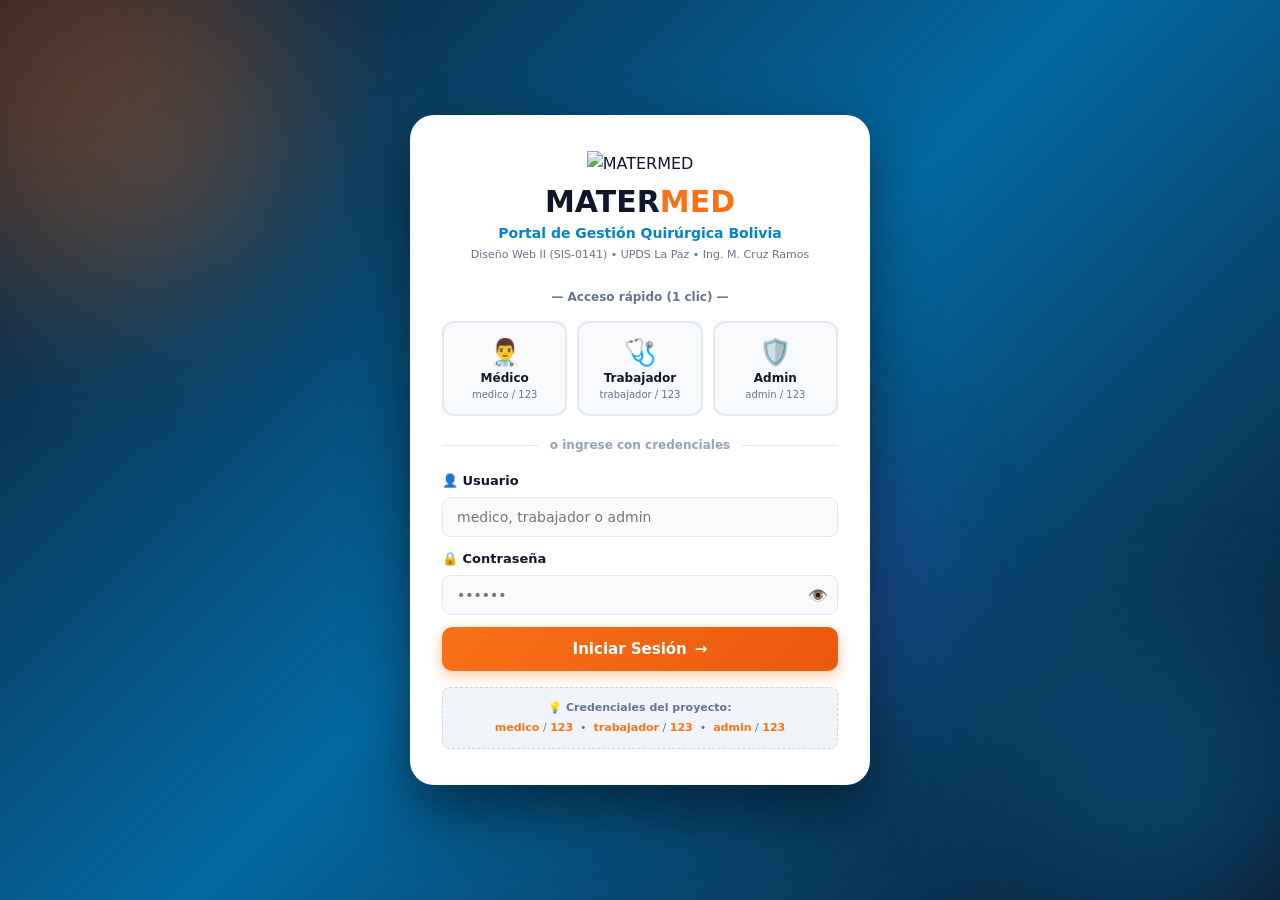
==== commit 4b7e61ef: "Add files via upload" ====
--- a/index.html
+++ b/index.html
@@ -2,538 +2,363 @@
 <html lang="es">
 <head>
   <meta charset="UTF-8">
-  <meta name="viewport" content="width=device-width, initial-scale=1.0">
-  <title>MATERMED - Suturas Quirúrgicas | Portafolio Semana 1</title>
-  
-  <!-- Enlace a Estilos Externos -->
+  <meta name="viewport" content="width=device-width, initial-scale=1.0, viewport-fit=cover">
+  <meta name="theme-color" content="#f97316">
+  <title>MATERMED Bolivia — Portal Quirúrgico Unificado</title>
+
+  <!-- PWA Manifest & Icono -->
+  <link rel="manifest" href="manifest.json">
+  <link rel="apple-touch-icon" href="icons/icon-192.png">
+
+  <!-- Estilos Unificados -->
   <link rel="stylesheet" href="styles.css">
-  
-  <!-- Librería jQuery 3.7.1 Oficial -->
+
+  <!-- jQuery 3.7.1 Oficial -->
   <script src="https://code.jquery.com/jquery-3.7.1.min.js"></script>
-  
-  <!-- Lógica e interactividad DOM y jQuery -->
   <script src="script.js" defer></script>
 </head>
 <body>
 
-  <!-- ==========================================================================
-       HEADER PRINCIPAL Y MENÚ HAMBURGUESA (DOM NATIVO)
-       ========================================================================== -->
-  <header>
-    <div class="container header-inner">
-      <a href="#inicio" class="brand-wrapper">
-        <img src="images/logo-matermed.svg" alt="MATERMED Logo">
-      </a>
-
-      <!-- Botón Hamburguesa Responsive (Ejemplo 3 DOM) -->
-      <button id="burguerBtn" class="btn-burguer" aria-label="Abrir Menú">☰</button>
-
-      <!-- Menú de Navegación -->
-      <nav id="navMenu" class="nav-menu">
-        <a href="#inicio" class="active">Inicio</a>
-        <a href="#catalogo">Catálogo de Suturas</a>
-        <a href="#tematicas">Líneas Quirúrgicas</a>
-        <a href="#liveSection">Transmisión & Bitácora</a>
-        <a href="#calculador">Calculador</a>
-        <a href="#contacto">Contacto Médico</a>
-      </nav>
-
-      <!-- Botón Modo Oscuro / Dark Mode (Ejemplo 1 DOM) -->
-      <div class="header-actions">
-        <button id="themeBtn" class="btn-theme" title="Alternar Modo Oscuro/Claro">
-          <span id="themeIcon">🌙</span> <span id="themeText">Modo Oscuro</span>
+  <!-- ========================================================================
+       1. PANTALLA DE INICIO DE SESIÓN (#loginScreen)
+       ======================================================================== -->
+  <div id="loginScreen" class="login-screen">
+    <div class="login-bg-blobs">
+      <div class="blob blob-1"></div>
+      <div class="blob blob-2"></div>
+      <div class="blob blob-3"></div>
+    </div>
+
+    <div class="login-card">
+      <div class="login-brand">
+        <img src="images/logo-matermed.svg" alt="MATERMED" class="login-logo">
+        <h1 class="login-title">MATER<span>MED</span></h1>
+        <p class="login-subtitle">Portal de Gestión Quirúrgica Bolivia</p>
+        <small class="login-university">Diseño Web II (SIS-0141) • UPDS La Paz • Ing. M. Cruz Ramos</small>
+      </div>
+
+      <p class="login-section-label">— Acceso rápido (1 clic) —</p>
+
+      <div class="quick-login-grid">
+        <button type="button" class="quick-btn" data-rol="medico">
+          <span class="quick-icon">👨‍⚕️</span>
+          <strong>Médico</strong>
+          <small>medico / 123</small>
         </button>
-      </div>
-    </div>
-  </header>
-
-  <!-- ==========================================================================
-       HERO / BANNER DE BIENVENIDA
-       ========================================================================== -->
-  <section id="inicio" class="hero-section">
-    <div class="container">
-      <h1>MATER<span>MED</span> Bolivia</h1>
-      <p>Líderes en importación y distribución de <strong>suturas quirúrgicas de alta precisión</strong> para quirófanos, clínicas y hospitales en todo el país. Calidad estéril certificada.</p>
-      <div class="hero-badges">
-        <span class="hero-badge">🔬 Poliglactina 910</span>
-        <span class="hero-badge">🧵 Nylon Monofilamento</span>
-        <span class="hero-badge">🧬 Seda Siliconada</span>
-        <span class="hero-badge">❤️ Polipropileno Cardiovascular</span>
-        <span class="hero-badge">🛡️ Certificación ISO 13485 & CE</span>
-      </div>
-    </div>
-  </section>
-
-  <!-- ==========================================================================
-       SECCIÓN 1: CATÁLOGO DE SUTURAS CON FILTRO DOM NATIVO (EJEMPLO 2 DOM)
-       ========================================================================== -->
-  <section id="catalogo" class="container">
-    <div class="section-title">
-      <h2>Catálogo de Suturas Quirúrgicas</h2>
-      <p>Filtrado dinámico en frontend mediante manipulación directa del DOM y atributos dataset</p>
-    </div>
-
-    <!-- Botones de Filtrado DOM (Ejemplo 2) -->
-    <div class="filter-bar">
-      <button class="filter-btn active" onclick="filtrar('todos')">🌐 Todas las Suturas</button>
-      <button class="filter-btn" onclick="filtrar('absorbible')">🟣 Suturas Absorbibles</button>
-      <button class="filter-btn" onclick="filtrar('no-absorbible')">🟢 Suturas No Absorbibles</button>
-      <button class="filter-btn" onclick="filtrar('especial')">🔵 Cirugía Cardiovascular / Especial</button>
-    </div>
-
-    <!-- Contenedor de Tarjetas del Catálogo -->
-    <div class="catalog-grid" id="suturasGrid">
-
-      <!-- TARJETA 1: Poliglactina 910 -->
-      <article class="card" data-categoria="absorbible" data-id="POLI-910">
-        <div class="card-img-wrapper">
-          <img src="images/poliglactina.svg" alt="Sutura Poliglactina 910 MATERMED">
-        </div>
-        <div class="card-body">
-          <div class="card-tags">
-            <span class="badge badge-absorbible">Absorbible</span>
-            <span class="badge">Sintética Trenzada</span>
-          </div>
-          <h3 class="card-title">Poliglactina 910 (Tipo Vicryl)</h3>
-          <p class="card-desc">Sutura quirúrgica trenzada sintética recubierta con poliglactina 370 y estearato de calcio. Absorción por hidrólisis en 56-70 días.</p>
-          
-          <div class="card-price-row">
-            <span class="price-label">Precio Caja (12 und):</span>
-            <span class="price-val">180 BOB</span>
-          </div>
-
-          <!-- Acordeón jQuery (Guía Jueves) -->
-          <div class="accordion-btn">
-            <span>📌 Ficha Técnica & Especificaciones</span>
-            <span>▼</span>
-          </div>
-          <div class="accordion-panel">
-            <ul>
-              <li><strong>Calibres disponibles:</strong> USP 2-0, 3-0, 4-0, 0</li>
-              <li><strong>Aguja:</strong> Ahusada 1/2 círculo 26mm de acero quirúrgico</li>
-              <li><strong>Retención de fuerza tensil:</strong> 75% a los 14 días</li>
-              <li><strong>Esterilización:</strong> Óxido de Etileno (EO)</li>
-            </ul>
-          </div>
-
-          <button class="btn-card-action" onclick="seleccionarParaCalculador('Poliglactina 910', 180)">🛒 Añadir a Cotización</button>
-        </div>
-      </article>
-
-      <!-- TARJETA 2: Nylon Monofilamento -->
-      <article class="card" data-categoria="no-absorbible" data-id="NYL-030">
-        <div class="card-img-wrapper">
-          <img src="images/nylon.svg" alt="Sutura Nylon Monofilamento MATERMED">
-        </div>
-        <div class="card-body">
-          <div class="card-tags">
-            <span class="badge badge-no-absorbible">No Absorbible</span>
-            <span class="badge">Monofilamento</span>
-          </div>
-          <h3 class="card-title">Nylon Monofilamento (Poliamida)</h3>
-          <p class="card-desc">Superficie excepcionalmente suave que minimiza el trauma tisular. Ideal para cierre de piel y cirugía plástica reconstructiva.</p>
-          
-          <div class="card-price-row">
-            <span class="price-label">Precio Caja (12 und):</span>
-            <span class="price-val">120 BOB</span>
-          </div>
-
-          <!-- Acordeón jQuery -->
-          <div class="accordion-btn">
-            <span>📌 Ficha Técnica & Especificaciones</span>
-            <span>▼</span>
-          </div>
-          <div class="accordion-panel">
-            <ul>
-              <li><strong>Calibres disponibles:</strong> USP 3-0, 4-0, 5-0, 6-0</li>
-              <li><strong>Aguja:</strong> Cortante Reverso 3/8 círculo 19mm</li>
-              <li><strong>Reactividad tisular:</strong> Mínima e inerte</li>
-              <li><strong>Esterilización:</strong> Radiación Gamma</li>
-            </ul>
-          </div>
-
-          <button class="btn-card-action" onclick="seleccionarParaCalculador('Nylon Monofilamento', 120)">🛒 Añadir a Cotización</button>
-        </div>
-      </article>
-
-      <!-- TARJETA 3: Seda Negra Trenzada -->
-      <article class="card" data-categoria="no-absorbible" data-id="SED-000">
-        <div class="card-img-wrapper">
-          <img src="images/seda.svg" alt="Sutura Seda Negra Trenzada MATERMED">
-        </div>
-        <div class="card-body">
-          <div class="card-tags">
-            <span class="badge badge-no-absorbible">No Absorbible</span>
-            <span class="badge">Natural Trenzada</span>
-          </div>
-          <h3 class="card-title">Seda Negra Trenzada Siliconada</h3>
-          <p class="card-desc">Sutura de proteína natural tratada y recubierta con silicona grado médico para otorgar una maniobrabilidad y seguridad de anudado inigualable.</p>
-          
-          <div class="card-price-row">
-            <span class="price-label">Precio Caja (12 und):</span>
-            <span class="price-val">110 BOB</span>
-          </div>
-
-          <!-- Acordeón jQuery -->
-          <div class="accordion-btn">
-            <span>📌 Ficha Técnica & Especificaciones</span>
-            <span>▼</span>
-          </div>
-          <div class="accordion-panel">
-            <ul>
-              <li><strong>Calibres disponibles:</strong> USP 0, 2-0, 3-0, 1</li>
-              <li><strong>Aguja:</strong> Ahusada 1/2 círculo 30mm</li>
-              <li><strong>Uso principal:</strong> Cirugía general, gastrointestinal y vascular periférica</li>
-              <li><strong>Esterilización:</strong> Radiación Gamma</li>
-            </ul>
-          </div>
-
-          <button class="btn-card-action" onclick="seleccionarParaCalculador('Seda Negra Trenzada', 110)">🛒 Añadir a Cotización</button>
-        </div>
-      </article>
-
-      <!-- TARJETA 4: Polipropileno (Prolene) -->
-      <article class="card" data-categoria="especial" data-id="PRO-050">
-        <div class="card-img-wrapper">
-          <img src="images/polipropileno.svg" alt="Sutura Polipropileno Cardiovascular MATERMED">
-        </div>
-        <div class="card-body">
-          <div class="card-tags">
-            <span class="badge badge-especial">Cardiovascular</span>
-            <span class="badge">Monofilamento Sintético</span>
-          </div>
-          <h3 class="card-title">Polipropileno Azul (Tipo Prolene)</h3>
-          <p class="card-desc">Monofilamento de polímero cristalino de propileno. Retención permanente de fuerza tensil para anastomosis arteriales y venosas críticas.</p>
-          
-          <div class="card-price-row">
-            <span class="price-label">Precio Caja (12 und):</span>
-            <span class="price-val">210 BOB</span>
-          </div>
-
-          <!-- Acordeón jQuery -->
-          <div class="accordion-btn">
-            <span>📌 Ficha Técnica & Especificaciones</span>
-            <span>▼</span>
-          </div>
-          <div class="accordion-panel">
-            <ul>
-              <li><strong>Calibres disponibles:</strong> USP 4-0, 5-0, 6-0, 7-0</li>
-              <li><strong>Aguja:</strong> Doble aguja cilíndrica BV-1 13mm (Cardio)</li>
-              <li><strong>Biocompatibilidad:</strong> No sufre degradación por enzimas</li>
-              <li><strong>Esterilización:</strong> Gas Óxido de Etileno</li>
-            </ul>
-          </div>
-
-          <button class="btn-card-action" onclick="seleccionarParaCalculador('Polipropileno Prolene', 210)">🛒 Añadir a Cotización</button>
-        </div>
-      </article>
-
-      <!-- TARJETA 5: Catgut Crómico -->
-      <article class="card" data-categoria="absorbible" data-id="CAT-020">
-        <div class="card-img-wrapper">
-          <img src="images/catgut.svg" alt="Sutura Catgut Crómico MATERMED">
-        </div>
-        <div class="card-body">
-          <div class="card-tags">
-            <span class="badge badge-absorbible">Absorbible</span>
-            <span class="badge">Natural Colágeno</span>
-          </div>
-          <h3 class="card-title">Catgut Crómico de Precisión</h3>
-          <p class="card-desc">Colágeno purificado de origen bovino tratado con sales de cromo para retardar la absorción enzimática. Excelente paso tisular.</p>
-          
-          <div class="card-price-row">
-            <span class="price-label">Precio Caja (12 und):</span>
-            <span class="price-val">140 BOB</span>
-          </div>
-
-          <!-- Acordeón jQuery -->
-          <div class="accordion-btn">
-            <span>📌 Ficha Técnica & Especificaciones</span>
-            <span>▼</span>
-          </div>
-          <div class="accordion-panel">
-            <ul>
-              <li><strong>Calibres disponibles:</strong> USP 2-0, 0, 1</li>
-              <li><strong>Aguja:</strong> Ahusada 1/2 círculo 30mm (CT-1)</li>
-              <li><strong>Tiempo de absorción:</strong> 90 días por digestión proteolítica</li>
-              <li><strong>Aplicación:</strong> Ginecología, obstetricia y urología</li>
-            </ul>
-          </div>
-
-          <button class="btn-card-action" onclick="seleccionarParaCalculador('Catgut Crómico', 140)">🛒 Añadir a Cotización</button>
-        </div>
-      </article>
-
-      <!-- TARJETA 6: Polidioxanona (PDS) -->
-      <article class="card" data-categoria="absorbible" data-id="PDS-010">
-        <div class="card-img-wrapper">
-          <img src="images/polidioxanona.svg" alt="Sutura Polidioxanona PDS MATERMED">
-        </div>
-        <div class="card-body">
-          <div class="card-tags">
-            <span class="badge badge-absorbible">Absorbible Prolongada</span>
-            <span class="badge">Monofilamento</span>
-          </div>
-          <h3 class="card-title">Polidioxanona Monofilamento (PDS)</h3>
-          <p class="card-desc">Sutura absorbible con soporte tensil extendido de hasta 6 semanas. Para tejidos que cicatrizan lentamente como fascias y tendones.</p>
-          
-          <div class="card-price-row">
-            <span class="price-label">Precio Caja (12 und):</span>
-            <span class="price-val">240 BOB</span>
-          </div>
-
-          <!-- Acordeón jQuery -->
-          <div class="accordion-btn">
-            <span>📌 Ficha Técnica & Especificaciones</span>
-            <span>▼</span>
-          </div>
-          <div class="accordion-panel">
-            <ul>
-              <li><strong>Calibres disponibles:</strong> USP 1, 0, 2-0</li>
-              <li><strong>Aguja:</strong> Cortante Pesada 1/2 círculo 36mm</li>
-              <li><strong>Absorción completa:</strong> 180 a 210 días</li>
-              <li><strong>Uso:</strong> Cierre de pared abdominal, ortopedia y cirugía pediátrica</li>
-            </ul>
-          </div>
-
-          <button class="btn-card-action" onclick="seleccionarParaCalculador('Polidioxanona PDS', 240)">🛒 Añadir a Cotización</button>
-        </div>
-      </article>
-
-    </div>
-  </section>
-
-  <!-- ==========================================================================
-       SECCIÓN 2: 🔥 RETO PRO JUEVES - CAMBIO DINÁMICO DE TEMÁTICA CON JQUERY
-       ========================================================================== -->
-  <section id="tematicas" class="container">
-    <div class="thematic-box theme-absorbible" id="lineaQuirurgicaBox">
-      <div class="theme-controls">
-        <button class="btn-theme-selector" data-theme="absorbible">🟣 Línea Absorbibles (Poliglactina / PDS)</button>
-        <button class="btn-theme-selector" data-theme="no-absorbible">🟢 Línea No Absorbibles (Nylon / Seda)</button>
-        <button class="btn-theme-selector" data-theme="cardio">🔵 Línea Especial (Cardiovascular / Prolene)</button>
-      </div>
-
-      <div class="thematic-content">
-        <div class="thematic-icon" id="themeLineIcon">🟣</div>
-        <h3 id="themeLineTitle" style="font-size: 1.5rem; margin-bottom: 8px;">Línea Absorbible Especializada</h3>
-        <p id="themeLineDesc" style="font-size: 14px; opacity: 0.95;">
-          Polímeros de poliglactina y polidioxanona diseñados para degradación segura por hidrólisis sin dejar cuerpo extraño permanente.
-        </p>
-      </div>
-    </div>
-  </section>
-
-  <!-- ==========================================================================
-       SECCIÓN 3: BITÁCORA QUIRÚRGICA EN TIEMPO REAL & EVENT BUBBLING (DÍAS 1 Y 2)
-       ========================================================================== -->
-  <section id="liveSection" class="container">
-    <div class="live-stream-section">
-      <div class="section-title">
-        <h2>Transmisión Quirúrgica & Bitácora en Vivo</h2>
-        <p>Demostración de Event Bubbling, Delegación de Eventos y Registro Dinámico (Día 1 y Día 2)</p>
-      </div>
-
-      <!-- Contenedor Delegado de Eventos (Event Bubbling) -->
-      <div id="liveContainer" class="stream-box">
-        <div class="stream-header">
-          <div class="stream-pulse">
-            <span class="pulse-dot"></span>
-            <span>🔴 EN DIRECTO: Ofertas Relámpago para Hospitales & Clínicas</span>
-          </div>
-          <small style="color: #94a3b8;">Captura mediante Delegación de Eventos (#liveContainer)</small>
-        </div>
-
-        <div class="stream-offers">
-          <button class="btn-oferta" data-prod="Poliglactina 910 2-0 (Caja x 12) - 40% OFF">
-            ⚡ Oferta Relámpago: Poliglactina 910 2-0 (108 BOB)
-          </button>
-          <button class="btn-oferta" data-prod="Nylon Monofilamento 3-0 - Pack Doble 30% OFF">
-            ⚡ Oferta Relámpago: Nylon 3-0 Pack (84 BOB)
-          </button>
-          <button class="btn-oferta btn-like" data-action="like">
-            ❤️ Prioridad Quirúrgica (Like al Live)
-          </button>
-        </div>
-      </div>
-
-      <!-- Cuadrícula: Chat Quirúrgico y Bitácora Día 1 -->
-      <div class="live-grid">
-        <div class="chat-box">
-          <h4 style="margin-bottom: 8px; color: var(--text-main);">💬 Chat del Live Quirúrgico (Escribe una consulta):</h4>
-          <input type="text" id="chatInput" placeholder="Ej. ¿Tienen disponible calibre 4-0 con aguja cortante?...">
-          <small style="color: var(--text-muted); display: block; margin-top: 4px;">Captura eventos de teclado (keyup) en tiempo real</small>
-        </div>
-
-        <div>
-          <h4 style="margin-bottom: 8px; color: var(--text-main);">📊 Bitácora de Interacciones en Vivo (Día 1):</h4>
-          <div id="logOutput" class="log-stream">
-            <div class="log-item">[Transmisión Iniciada] Escuchando interacciones del quirófano...</div>
-          </div>
-        </div>
-      </div>
-
-      <!-- Checkout Rápido en Vivo y Bitácora Día 2 -->
-      <div class="checkout-card">
-        <h3 style="color: #38bdf8; margin-bottom: 10px;">📋 Checkout Rápido de Suturas - Pedidos en Directo (Día 2)</h3>
-        
-        <form id="orderForm">
-          <label>Seleccionar Variante y Calibre de Sutura:</label>
-          <select id="variantSelect">
-            <option value="Poliglactina 910 - Calibre 2-0 (Caja x 12) - 180 BOB">Poliglactina 910 - Calibre 2-0 (Caja x 12) - 180 BOB</option>
-            <option value="Poliglactina 910 - Calibre 3-0 (Caja x 12) - 170 BOB">Poliglactina 910 - Calibre 3-0 (Caja x 12) - 170 BOB</option>
-            <option value="Nylon Monofilamento - Calibre 3-0 (Caja x 12) - 120 BOB">Nylon Monofilamento - Calibre 3-0 (Caja x 12) - 120 BOB</option>
-            <option value="Polipropileno Prolene - Calibre 5-0 (Caja x 12) - 210 BOB">Polipropileno Prolene - Calibre 5-0 (Caja x 12) - 210 BOB</option>
-            <option value="Combo Quirúrgico Institucional (5 Cajas Variadas) - 680 BOB">Combo Quirúrgico Institucional (5 Cajas Variadas) - 680 BOB</option>
-          </select>
-
-          <label>Nombre del Profesional o Clínica / Hospital:</label>
-          <input type="text" id="userTikTok" placeholder="Ej. Dr. Mauricio Vargas - Clínica Los Andes" required>
-
-          <button type="submit" class="btn-order">⚡ Confirmar Pedido Relámpago en Directo</button>
-        </form>
-
-        <h4 style="margin-top: 15px; color: #f97316;">📋 Bitácora de Transacciones Médicas (Día 2):</h4>
-        <div id="logDia2" class="log-box-dia2">
-          <div>[Sistema MATERMED] Esperando confirmaciones de pedidos del Live...</div>
-        </div>
-      </div>
-    </div>
-  </section>
-
-  <!-- ==========================================================================
-       SECCIÓN 4: CALCULADOR Y MODAL CON TEMPORIZADOR DE 30s (PRÁCTICA VIERNES)
-       ========================================================================== -->
-  <section id="calculador" class="container">
-    <div class="calc-section">
-      <div class="section-title">
-        <h2>Calculador de Cotización en Tiempo Real</h2>
-        <p>Práctica de Viernes con jQuery y Reto PRO de Temporizador Asíncrono Expirable (30 segundos)</p>
-      </div>
-
-      <div class="calc-box">
-        <div class="calc-input-group">
-          <label for="productoSeleccionado">Sutura:</label>
-          <span id="nombreProductoCalc" style="font-weight: 700; color: var(--primary);">Poliglactina 910 (180 BOB/caja)</span>
-        </div>
-
-        <div class="calc-input-group">
-          <label for="hrs">Cajas a Solicitar:</label>
-          <input type="number" id="hrs" value="1" min="1" max="100">
-        </div>
-
-        <div class="calc-total">
-          Total a Pagar: <span id="total">180</span> BOB
-        </div>
-
-        <button id="btnModal" class="btn-modal-open">Confirmar Cotización</button>
-      </div>
-    </div>
-  </section>
-
-  <!-- Ventana Modal Flotante con Temporizador (Reto PRO Viernes) -->
-  <div id="modalCotizacion" class="modal-overlay">
-    <div class="modal-content">
-      <div class="modal-header">
-        <h3>Confirmar Pedido de Suturas — MATERMED</h3>
-        <button id="closeModalBtn" class="btn-modal-close">&times;</button>
-      </div>
-
-      <div class="timer-box">
-        <span>⏱️ Tiempo restante para asegurar precio de oferta:</span>
-        <span class="time" id="temporizadorVisual">00:30s</span>
-      </div>
-
-      <div class="modal-details">
-        <p><strong>Producto:</strong> <span id="modalProdNombre">Poliglactina 910</span></p>
-        <p><strong>Cantidad:</strong> <span id="modalCantidad">1</span> Caja(s)</p>
-        <p><strong>Monto Total:</strong> <span id="modalMonto" style="color: var(--primary); font-weight: bold;">180 BOB</span></p>
-        <p><strong>Condición:</strong> Entrega inmediata estéril con certificado de lote.</p>
-      </div>
-
-      <div class="modal-actions">
-        <button id="cancelModalBtn" class="btn-modal-cancel">Cancelar</button>
-        <button id="confirmOrderBtn" class="btn-modal-confirm">Procesar Pedido Quirúrgico</button>
+        <button type="button" class="quick-btn" data-rol="trabajador">
+          <span class="quick-icon">🩺</span>
+          <strong>Trabajador</strong>
+          <small>trabajador / 123</small>
+        </button>
+        <button type="button" class="quick-btn" data-rol="admin">
+          <span class="quick-icon">🛡️</span>
+          <strong>Admin</strong>
+          <small>admin / 123</small>
+        </button>
+      </div>
+
+      <div class="login-divider"><span>o ingrese con credenciales</span></div>
+
+      <form id="loginForm" class="login-form">
+        <div class="login-field">
+          <label for="loginUser">👤 Usuario</label>
+          <input type="text" id="loginUser" class="login-input"
+                 placeholder="medico, trabajador o admin" autocomplete="username">
+        </div>
+        <div class="login-field">
+          <label for="loginPass">🔒 Contraseña</label>
+          <div class="pass-wrapper">
+            <input type="password" id="loginPass" class="login-input"
+                   placeholder="••••••" autocomplete="current-password">
+            <button type="button" id="btnTogglePass" class="btn-show-pass" aria-label="Mostrar contraseña">👁️</button>
+          </div>
+        </div>
+        <div id="loginError" class="login-error" style="display:none;"></div>
+        <button type="submit" class="login-btn-submit">
+          <span>Iniciar Sesión</span>
+          <span>→</span>
+        </button>
+      </form>
+
+      <div class="login-creds-hint">
+        💡 <strong>Credenciales del proyecto:</strong><br>
+        <code>medico</code> / <code>123</code> &nbsp;•&nbsp;
+        <code>trabajador</code> / <code>123</code> &nbsp;•&nbsp;
+        <code>admin</code> / <code>123</code>
       </div>
     </div>
   </div>
 
-  <!-- Toast Alert de Confirmación Exitosa -->
-  <div id="toastAlert" class="toast-alert">
-    ✅ ¡Cotización confirmada exitosamente! Un asesor de MATERMED te contactará.
+  <!-- ========================================================================
+       2. VISTA PRINCIPAL ÚNICA UNIFICADA (#appContent)
+       Cambia únicamente el nombre y rol en el navbar/barra de sesión.
+       El catálogo y todas las funcionalidades están siempre disponibles.
+       ======================================================================== -->
+  <div id="appContent" style="display:none;">
+
+    <!-- Barra Superior de Sesión (Muestra el usuario conectado) -->
+    <div class="session-bar">
+      <div class="container session-bar-inner">
+        <div class="role-badge-current">
+          <span id="roleIcon">👨‍⚕️</span>
+          <span>Conectado como:</span>
+          <strong id="roleCurrentName">Dr. Médico Cirujano</strong>
+        </div>
+        <div class="session-controls">
+          <span id="estadoRedPC" class="net-status-pill">🟢 En Línea</span>
+          <a href="pwa.html" class="btn-session-action">📱 Vista PWA Móvil</a>
+          <button type="button" id="btnLogout" class="btn-session-action btn-logout">🚪 Cerrar Sesión</button>
+        </div>
+      </div>
+    </div>
+
+    <!-- Header / Navbar Principal -->
+    <header>
+      <div class="container header-inner">
+        <a href="#catalogo" class="brand-wrapper">
+          <img src="images/logo-matermed.svg" alt="MATERMED Logo">
+        </a>
+
+        <button type="button" id="burguerBtn" class="btn-burguer" aria-label="Abrir menú">☰</button>
+
+        <nav id="navMenu" class="nav-menu">
+          <a href="#catalogo" class="active">📦 Catálogo</a>
+          <a href="#cascada">🔬 Cascada</a>
+          <a href="#calculador">💰 Cotizador</a>
+          <a href="#reservaXSS">🛡️ Anti-XSS</a>
+          <a href="#colaQuirurgica">🩺 Cola Táctil</a>
+          <a href="#bitacora">📡 Bitácora</a>
+          <a href="#contacto">✉️ Contacto</a>
+        </nav>
+
+        <div class="header-actions">
+          <span id="navbarRolePill" class="role-pill role-medico">👨‍⚕️ Médico</span>
+          <button type="button" id="themeBtn" class="btn-theme">
+            <span id="themeIcon">🌙</span> <span id="themeText">Modo Oscuro</span>
+          </button>
+        </div>
+      </div>
+    </header>
+
+    <!-- Hero Compacto -->
+    <section id="inicio" class="hero-section hero-medico">
+      <div class="container">
+        <h1>MATER<span>MED</span> Bolivia — Catálogo Quirúrgico Unificado</h1>
+        <p>Distribución especializada de suturas quirúrgicas con filtrado DOM, cascada clínica, cotizador flash, seguridad Anti-XSS y arquitectura PWA Offline-First.</p>
+        <div class="hero-badges">
+          <span class="hero-badge">📦 15 Suturas JSON + Lazy Loading</span>
+          <span class="hero-badge">🛡️ Blindaje Anti-XSS (.text())</span>
+          <span class="hero-badge">⚡ Cotizador Flash 30s</span>
+          <span class="hero-badge">📶 PWA Offline-First</span>
+        </div>
+      </div>
+    </section>
+
+    <!-- 1. CATÁLOGO PRINCIPAL DE SUTURAS (NÚCLEO DEL PROYECTO) -->
+    <section id="catalogo" class="container">
+      <div class="section-title">
+        <h2>📦 Catálogo de Suturas Quirúrgicas</h2>
+        <p>Cargado asíncronamente desde <code>data/suturas.json</code> con búsqueda en vivo y filtros por categoría</p>
+      </div>
+
+      <div class="catalog-toolbar">
+        <div class="search-box-wrap">
+          <input type="text" id="buscarSutura" class="form-control" placeholder="🔍 Buscar sutura, especialidad o calibre (ej: Nylon, Vicryl, Cardiovascular)...">
+        </div>
+        <div class="filter-bar" id="filterBar">
+          <button type="button" class="filter-btn active" data-cat="todos">🌐 Todas</button>
+          <button type="button" class="filter-btn" data-cat="absorbible">🟣 Absorbibles</button>
+          <button type="button" class="filter-btn" data-cat="no-absorbible">🟢 No Absorbibles</button>
+          <button type="button" class="filter-btn" data-cat="cardio">🔵 Cardiovascular</button>
+        </div>
+      </div>
+
+      <div class="catalog-grid" id="suturasGrid">
+        <!-- Renderizado dinámico con fetch('data/suturas.json') y nodos seguros -->
+      </div>
+    </section>
+
+    <!-- 2. FILTRO EN CASCADA DE 3 NIVELES -->
+    <section id="cascada" class="container">
+      <div class="cascade-box">
+        <h3>🔬 Filtro Clínico en Cascada (3 Capas)</h3>
+        <p class="cascade-desc">Seleccione la especialidad quirúrgica y el plano tisular para obtener la recomendación técnica de sutura.</p>
+        <div class="cascade-grid">
+          <div class="form-group">
+            <label for="cascadaEspecialidad">1. Especialidad Quirúrgica</label>
+            <select id="cascadaEspecialidad" class="form-control">
+              <option value="">-- Seleccione Especialidad --</option>
+              <option value="cardio">Cirugía Cardiovascular</option>
+              <option value="plastica">Cirugía Plástica y Reconstructiva</option>
+              <option value="general">Cirugía General / Abdominal</option>
+              <option value="ginecologia">Ginecología y Obstetricia</option>
+            </select>
+          </div>
+          <div class="form-group">
+            <label for="cascadaPlano">2. Plano Tisular</label>
+            <select id="cascadaPlano" class="form-control" disabled>
+              <option value="">-- Primero elija especialidad --</option>
+            </select>
+          </div>
+        </div>
+        <div id="resultadoCascada" class="cascade-result" style="display:none;">
+          <strong>3. Sutura Recomendada:</strong> <span id="textoRecomendacion"></span>
+        </div>
+      </div>
+    </section>
+
+    <!-- 3. COTIZADOR FLASH (30s) + RESERVA ANTI-XSS -->
+    <section class="container">
+      <div class="grid-2col">
+
+        <!-- Cotizador Dinámico -->
+        <div id="calculador" class="calc-wrapper">
+          <span class="security-badge" style="background:#fef3c7;color:#b45309;">⚡ COTIZADOR FLASH 30s</span>
+          <h3>💰 Calculador de Pedido Quirúrgico</h3>
+          <p class="cascade-desc">Producto seleccionado: <strong id="nombreProductoCalc">Poliglactina 910 (180 BOB/caja)</strong></p>
+
+          <div class="form-group" style="margin-top:12px;">
+            <label for="hrs">Cantidad de Cajas (12 hebras/caja):</label>
+            <input type="number" id="hrs" class="form-control" value="1" min="1">
+          </div>
+
+          <div class="total-display">Total: <span id="total">180</span> BOB</div>
+
+          <button type="button" id="btnModal" class="btn-card btn-tactil-std">
+            ⏱️ Confirmar Cotización (Tarifa 30s)
+          </button>
+        </div>
+
+        <!-- Módulo Anti-XSS -->
+        <div id="reservaXSS" class="security-box">
+          <span class="security-badge">🛡️ BLINDAJE ANTI-XSS (.text())</span>
+          <h3>🏥 Reserva de Quirófano Segura</h3>
+          <p class="cascade-desc">Las entradas se sanitizan construyendo nodos con <code>.text()</code> para neutralizar etiquetas <code>&lt;script&gt;</code>.</p>
+
+          <form id="formReserva" style="margin-bottom:14px;">
+            <div class="form-group" style="margin-bottom:10px;">
+              <label for="clienteNombre">Nombre del Cirujano / Equipo:</label>
+              <input type="text" id="clienteNombre" class="form-control" placeholder="Ej: Dr. Carlos Mendoza" required>
+            </div>
+            <div class="form-group" style="margin-bottom:12px;">
+              <label for="salaSelect">Quirófano / Sala:</label>
+              <select id="salaSelect" class="form-control">
+                <option value="Quirófano Central 1 (20:00 hrs)">Quirófano Central 1 (20:00 hrs)</option>
+                <option value="Quirófano Laparoscopía 2 (21:30 hrs)">Quirófano Laparoscopía 2 (21:30 hrs)</option>
+                <option value="Sala Ambulatoria 3 (08:00 hrs)">Sala Ambulatoria 3 (08:00 hrs)</option>
+              </select>
+            </div>
+            <div style="display:flex; gap:8px; flex-wrap:wrap;">
+              <button type="submit" class="btn-card btn-tactil-std" style="flex:1;">🛡️ Registrar Turno</button>
+              <button type="button" id="btnTestXSS" class="btn-tactil" style="background:#ef4444; color:#fff; padding:0 14px;" title="Probar inyección XSS">⚠️ Test XSS</button>
+            </div>
+          </form>
+
+          <ul id="listaReservas" class="reservas-list">
+            <li class="item-reserva"><strong>Dr. Quirúrgico — </strong><span>Quirófano Central 1 (20:00 hrs)</span></li>
+          </ul>
+        </div>
+
+      </div>
+    </section>
+
+    <!-- 4. COLA QUIRÚRGICA TÁCTIL (44px) + BITÁCORA EN VIVO -->
+    <section class="container">
+      <div class="grid-2col">
+
+        <!-- Cola Táctil -->
+        <div id="colaQuirurgica" class="worker-card">
+          <span class="security-badge" style="background:#dcfce7;color:#15803d;">🩺 RESPONSIVIDAD TÁCTIL >= 44px</span>
+          <h3>📋 Cola de Pedido Rápido a Sala</h3>
+          <p class="cascade-desc">Botones con área táctil mínima de 44×44px, separación de 8px y truncado seguro en Flex.</p>
+
+          <div style="display:flex; gap:8px; margin-bottom:12px;">
+            <input type="text" id="inputSutura" class="form-control" placeholder="Ej: 2x Poliglactina 910 2-0 Sala 1">
+            <button type="button" id="btnPedirSutura" class="btn-tactil" style="background:var(--primary); color:#fff; padding:0 16px;">+ Pedir</button>
+          </div>
+
+          <div id="listaSuturas" class="lista-suturas-cola">
+            <div class="fila-sutura">
+              <span class="titulo-truncado">2x Poliglactina 910 USP 2-0 — Quirófano 1</span>
+              <div class="cola-actions">
+                <button type="button" class="btn-tactil btn-despachar" title="Despachar">✓</button>
+                <button type="button" class="btn-tactil btn-quitar" title="Eliminar">✕</button>
+              </div>
+            </div>
+          </div>
+        </div>
+
+        <!-- Bitácora de Eventos JS -->
+        <div id="bitacora" class="live-stream-box">
+          <div style="display:flex; justify-content:space-between; align-items:center; margin-bottom:10px; gap:8px; flex-wrap:wrap;">
+            <h3>📡 Bitácora de Eventos en Tiempo Real</h3>
+            <button type="button" id="btnLimpiarLog" class="btn-session-action" style="min-height:44px;">Limpiar</button>
+          </div>
+          <p class="cascade-desc">Auditoría en vivo de interacciones DOM, filtros, búsquedas y eventos de seguridad (sanitizado con <code>.text()</code>).</p>
+          <div id="logOutput" class="log-terminal">
+            <div class="log-item">[Sistema] Portal unificado MATERMED iniciado.</div>
+          </div>
+        </div>
+
+      </div>
+    </section>
+
+    <!-- 5. FORMULARIO DE CONTACTO VALIDADO -->
+    <section id="contacto" class="container" style="margin-bottom:40px;">
+      <div class="security-box">
+        <h3>✉️ Solicitud Directa de Pedido Hospitalario</h3>
+        <p class="cascade-desc">Validación de formulario en cliente con <code>preventDefault()</code> y salida segura en el DOM.</p>
+        <form id="contactForm">
+          <div class="cascade-grid" style="margin-bottom:12px;">
+            <div class="form-group">
+              <label for="doctorNombre">Nombre del Solicitante:</label>
+              <input type="text" id="doctorNombre" class="form-control" placeholder="Ej: Dra. Valeria Rojas" required>
+            </div>
+            <div class="form-group">
+              <label for="especialidadSelect">Especialidad / Área:</label>
+              <select id="especialidadSelect" class="form-control">
+                <option value="Cirugía General">Cirugía General</option>
+                <option value="Cirugía Cardiovascular">Cirugía Cardiovascular</option>
+                <option value="Cirugía Plástica">Cirugía Plástica</option>
+                <option value="Ginecología y Obstetricia">Ginecología y Obstetricia</option>
+                <option value="Traumatología">Traumatología</option>
+              </select>
+            </div>
+          </div>
+          <button type="submit" class="btn-card btn-tactil-std" style="max-width:280px;">Enviar Solicitud</button>
+        </form>
+        <div id="alertaBox" style="margin-top:12px;"></div>
+      </div>
+    </section>
+
+    <footer>
+      <div class="container">
+        <strong>MATERMED Bolivia</strong> — Portal Quirúrgico Unificado • Diseño Web II (UPDS La Paz)
+      </div>
+    </footer>
+
+  </div><!-- /#appContent -->
+
+  <!-- Modal Cotización Flash 30s -->
+  <div id="modalCotizacion" class="modal-overlay">
+    <div class="modal-box" style="text-align:center;">
+      <span style="font-size:36px;">⏱️</span>
+      <h3 style="margin:8px 0;">Tarifa Flash Bloqueada</h3>
+      <div id="temporizadorVisual" class="timer-tag">00:30s</div>
+      <div style="text-align:left; background:var(--bg-primary); padding:14px; border-radius:8px; border:1px solid var(--border-color); margin:12px 0; font-size:14px;">
+        <p><strong>Sutura:</strong> <span id="modalProdNombre">Poliglactina 910</span></p>
+        <p><strong>Cantidad:</strong> <span id="modalCantidad">1</span> caja(s)</p>
+        <p><strong>Total:</strong> <span id="modalMonto" style="color:var(--accent); font-weight:800;">180 BOB</span></p>
+      </div>
+      <div style="display:flex; gap:8px;">
+        <button type="button" id="confirmOrderBtn" class="btn-card btn-tactil-std" style="background:var(--success); flex:1;">✅ Confirmar Pedido</button>
+        <button type="button" id="cancelModalBtn" class="btn-card btn-tactil-std" style="background:#64748b; flex:1;">Cancelar</button>
+      </div>
+    </div>
   </div>
 
-  <!-- ==========================================================================
-       SECCIÓN 5: FORMULARIO DE CONTACTO Y VALIDACIÓN DINÁMICA (DOM NATIVO)
-       ========================================================================== -->
-  <section id="contacto" class="container">
-    <div class="contact-section">
-      <div class="section-title">
-        <h2>Solicitud de Catálogo Impreso y Muestras Médicas</h2>
-        <p>Validación de formulario dinámica con preventDefault() y manipulación del DOM nativo</p>
-      </div>
-
-      <form id="contactForm">
-        <div class="form-grid">
-          <div class="form-group">
-            <label for="doctorNombre">Nombre del Médico / Institución:</label>
-            <input type="text" id="doctorNombre" placeholder="Dr. / Lic. / Hospital...">
-          </div>
-
-          <div class="form-group">
-            <label for="doctorEmail">Correo Electrónico:</label>
-            <input type="email" id="doctorEmail" placeholder="contacto@clinica.com">
-          </div>
-
-          <div class="form-group">
-            <label for="especialidadSelect">Especialidad Quirúrgica:</label>
-            <select id="especialidadSelect">
-              <option value="">-- Seleccionar Especialidad --</option>
-              <option value="Cirugía General">Cirugía General</option>
-              <option value="Cirugía Plástica y Reconstructiva">Cirugía Plástica y Reconstructiva</option>
-              <option value="Cirugía Cardiovascular">Cirugía Cardiovascular</option>
-              <option value="Traumatología y Ortopedia">Traumatología y Ortopedia</option>
-              <option value="Ginecología y Obstetricia">Ginecología y Obstetricia</option>
-            </select>
-          </div>
-
-          <div class="form-group">
-            <label for="ciudadSelect">Ciudad de Distribución:</label>
-            <select id="ciudadSelect">
-              <option value="La Paz">La Paz</option>
-              <option value="Cochabamba">Cochabamba</option>
-              <option value="Santa Cruz">Santa Cruz</option>
-              <option value="Oruro">Oruro</option>
-              <option value="Sucre">Sucre</option>
-              <option value="Potosí">Potosí</option>
-              <option value="Tarija">Tarija</option>
-            </select>
-          </div>
-
-          <div class="form-group full-width">
-            <label for="requerimientoText">Detalle de suturas requeridas o consultas de stock:</label>
-            <textarea id="requerimientoText" rows="3" placeholder="Indique tipos de sutura, calibres y frecuencias de abastecimiento..."></textarea>
-          </div>
-        </div>
-
-        <button type="submit" class="btn-submit-form">Enviar Solicitud a MATERMED</button>
-      </form>
-
-      <!-- Caja para inyección de alertas en el DOM -->
-      <div id="alertaBox" class="alerta-box"></div>
-    </div>
-  </section>
-
-  <!-- ==========================================================================
-       FOOTER INSTITUCIONAL
-       ========================================================================== -->
-  <footer>
-    <div class="container">
-      <p><strong>MATERMED Bolivia &bull; Suministros y Suturas Quirúrgicas</strong></p>
-      <p>Proyecto Integrador de Diseño Web II &bull; Criterio 1: JS y DOM/BOM | Criterio 2: Efectos e Interfaz</p>
-      <p style="color: #64748b; font-size: 12px; margin-top: 10px;">Docente: Ing. Miguel Angel Cruz Ramos &bull; Universidad Privada Domingo Savio (UPDS 2026)</p>
-    </div>
-  </footer>
+  <!-- Toast Flotante -->
+  <div id="toastAlert" class="toast-alert"></div>
 
 </body>
 </html>
--- a/styles.css
+++ b/styles.css
@@ -1,6 +1,6 @@
 /* ==========================================================================
-   MATERMED - SUTURAS QUIRÚRGICAS | PROYECTO DISEÑO WEB II (SEMANA 1)
-   UPDS 2026 - Ing. Miguel Angel Cruz Ramos
+   MATERMED - ESTILOS COMPARTIDOS (TODOS LOS ROLES)
+   Diseño Web II (SIS-0141) • UPDS 2026 • Ing. Miguel Angel Cruz Ramos
    ========================================================================== */
 
 :root {
@@ -16,6 +16,7 @@
   --border-color: #e2e8f0;
   --border-focus: #f97316;
   --success: #16a34a;
+  --warning: #d97706;
   --danger: #dc2626;
   --shadow-sm: 0 1px 3px rgba(0,0,0,0.06);
   --shadow-md: 0 4px 14px rgba(0,0,0,0.08);
@@ -23,7 +24,6 @@
   --transition: all 0.3s ease;
 }
 
-/* Modo Oscuro / Dark Mode */
 body.dark-mode {
   --bg-primary: #0b1329;
   --bg-secondary: #0f172a;
@@ -34,1025 +34,587 @@
   --shadow-md: 0 4px 14px rgba(0,0,0,0.35);
 }
 
-* {
-  box-sizing: border-box;
-  margin: 0;
-  padding: 0;
-  font-family: 'Segoe UI', system-ui, -apple-system, sans-serif;
-}
+* { box-sizing: border-box; margin: 0; padding: 0;
+    font-family: 'Segoe UI', system-ui, -apple-system, sans-serif; }
 
 body {
   background-color: var(--bg-primary);
   color: var(--text-main);
   line-height: 1.6;
-  transition: background-color 0.3s ease, color 0.3s ease;
-  min-height: 100vh;
-}
-
-.container {
-  max-width: 1200px;
-  margin: 0 auto;
-  padding: 0 20px;
-}
-
-/* ==========================================================================
-   HEADER Y MENÚ RESPONSIVE
+  min-height: 100dvh;
+  transition: background-color 0.3s, color 0.3s;
+}
+
+.container { max-width: 1200px; margin: 0 auto; padding: 0 20px; }
+
+/* ==========================================================================
+   PANTALLA DE LOGIN (index.html)
+   ========================================================================== */
+body.login-page {
+  background: linear-gradient(135deg, #0f172a 0%, #0369a1 50%, #0f172a 100%);
+  background-size: 400% 400%;
+  animation: loginBg 10s ease infinite;
+  display: flex; align-items: center; justify-content: center; min-height: 100dvh;
+}
+
+@keyframes loginBg {
+  0%   { background-position: 0% 50%; }
+  50%  { background-position: 100% 50%; }
+  100% { background-position: 0% 50%; }
+}
+
+.login-screen {
+  position: relative;
+  width: 100%; min-height: 100dvh;
+  background: linear-gradient(135deg, #0f172a 0%, #0369a1 50%, #0f172a 100%);
+  display: flex; align-items: center; justify-content: center;
+  padding: 20px;
+}
+
+.login-bg-blobs {
+  position: fixed; inset: 0; pointer-events: none; overflow: hidden; z-index: 0;
+}
+
+.blob {
+  position: absolute; border-radius: 50%;
+  filter: blur(80px); opacity: 0.3;
+  animation: blobFloat 8s ease-in-out infinite;
+}
+
+.blob-1 { width: 400px; height: 400px; background: #f97316; top: -100px; left: -100px; animation-delay: 0s; }
+.blob-2 { width: 300px; height: 300px; background: #0284c7; bottom: -50px; right: -50px; animation-delay: 3s; }
+.blob-3 { width: 250px; height: 250px; background: #7c3aed; top: 50%; left: 50%; animation-delay: 5s; }
+
+@keyframes blobFloat {
+  0%, 100% { transform: translate(0, 0) scale(1); }
+  50%       { transform: translate(20px, -20px) scale(1.05); }
+}
+
+.login-card {
+  position: relative; z-index: 1;
+  background: #ffffff;
+  border-radius: 24px;
+  padding: 36px 32px;
+  max-width: 460px; width: 100%;
+  box-shadow: 0 25px 60px rgba(0,0,0,0.5);
+  animation: cardPop 0.5s cubic-bezier(0.16, 1, 0.3, 1);
+}
+
+@keyframes cardPop {
+  from { transform: scale(0.9); opacity: 0; }
+  to   { transform: scale(1);   opacity: 1; }
+}
+
+.login-brand { text-align: center; margin-bottom: 24px; }
+
+.login-logo { height: 64px; margin-bottom: 10px; }
+
+.login-title {
+  font-size: 30px; font-weight: 900; color: #0f172a;
+  margin: 0; line-height: 1;
+}
+.login-title span { color: #f97316; }
+
+.login-subtitle { font-size: 14px; color: #0284c7; font-weight: 700; margin: 5px 0 2px; }
+.login-university { font-size: 11px; color: #64748b; display: block; }
+
+.login-section-label {
+  text-align: center; font-size: 12px; color: #64748b;
+  font-weight: 700; margin-bottom: 14px;
+}
+
+.quick-login-grid {
+  display: grid; grid-template-columns: repeat(3, 1fr);
+  gap: 10px; margin-bottom: 20px;
+}
+
+.quick-btn {
+  background: #f8fafc; border: 2px solid #e2e8f0; border-radius: 12px;
+  padding: 14px 8px; display: flex; flex-direction: column;
+  align-items: center; gap: 4px; cursor: pointer;
+  transition: all 0.2s ease;
+}
+
+.quick-btn:hover {
+  border-color: #f97316; background: #fff7ed;
+  transform: translateY(-3px);
+  box-shadow: 0 6px 16px rgba(249,115,22,0.25);
+}
+
+.quick-btn:active { transform: translateY(0); }
+
+.quick-icon { font-size: 26px; }
+
+.quick-btn strong { font-size: 12px; color: #0f172a; font-weight: 800; }
+.quick-btn small  { font-size: 10px; color: #64748b; }
+
+.login-divider {
+  display: flex; align-items: center; margin: 16px 0;
+  color: #94a3b8; font-size: 12px; font-weight: 600;
+}
+.login-divider::before, .login-divider::after {
+  content: ''; flex: 1; border-bottom: 1px solid #e2e8f0;
+}
+.login-divider span { padding: 0 12px; }
+
+.login-form { display: flex; flex-direction: column; gap: 12px; }
+
+.login-field label {
+  display: block; font-size: 13px; font-weight: 700;
+  color: #0f172a; margin-bottom: 5px;
+}
+
+.login-input {
+  width: 100%; padding: 11px 14px;
+  border: 1.5px solid #e2e8f0; border-radius: 8px;
+  font-size: 14px; color: #0f172a; background: #f8fafc;
+  outline: none; transition: border-color 0.2s;
+}
+
+.login-input:focus { border-color: #f97316; background: #fff; }
+
+.pass-wrapper { position: relative; }
+.pass-wrapper .login-input { padding-right: 48px; }
+
+.btn-show-pass {
+  position: absolute; right: 10px; top: 50%; transform: translateY(-50%);
+  background: none; border: none; cursor: pointer; font-size: 16px;
+}
+
+.login-error {
+  background: #fee2e2; color: #dc2626;
+  padding: 10px 12px; border-radius: 8px;
+  font-size: 12px; font-weight: 600;
+  border: 1px solid #fca5a5;
+}
+
+.login-btn-submit {
+  width: 100%; padding: 13px;
+  background: linear-gradient(135deg, #f97316, #ea580c);
+  color: #fff; border: none; border-radius: 10px;
+  font-size: 15px; font-weight: 800; cursor: pointer;
+  transition: all 0.2s;
+  box-shadow: 0 4px 14px rgba(249,115,22,0.4);
+  display: flex; align-items: center; justify-content: center; gap: 8px;
+}
+
+.login-btn-submit:hover {
+  transform: translateY(-2px);
+  box-shadow: 0 8px 20px rgba(249,115,22,0.5);
+}
+
+.login-creds-hint {
+  margin-top: 16px; background: #f1f5f9;
+  border: 1px dashed #cbd5e1; border-radius: 8px;
+  padding: 10px 14px; font-size: 11px; color: #64748b;
+  text-align: center; line-height: 1.8;
+}
+.login-creds-hint code { color: #f97316; font-weight: 700; }
+
+/* ==========================================================================
+   BARRA DE SESIÓN
+   ========================================================================== */
+.session-bar {
+  background: #0f172a; color: #f8fafc;
+  padding: 8px 0; font-size: 13px;
+}
+
+.session-bar-inner {
+  display: flex; justify-content: space-between; align-items: center;
+  flex-wrap: wrap; gap: 10px;
+}
+
+.role-badge-current {
+  display: inline-flex; align-items: center; gap: 8px;
+  background: rgba(255,255,255,0.1);
+  padding: 4px 12px; border-radius: 20px;
+  border: 1px solid rgba(255,255,255,0.15);
+}
+
+.role-badge-current strong { color: #38bdf8; }
+
+.session-controls { display: flex; align-items: center; gap: 8px; }
+
+.btn-session-action {
+  background: #334155; color: #fff;
+  border: 1px solid #475569; padding: 4px 12px;
+  border-radius: 6px; font-size: 12px; cursor: pointer;
+  transition: var(--transition); font-weight: 600; text-decoration: none;
+  display: inline-block;
+}
+
+.btn-session-action:hover { background: var(--accent); border-color: var(--accent); }
+
+.btn-logout { background: rgba(220,38,38,0.2); color: #fca5a5; border-color: rgba(220,38,38,0.4); }
+.btn-logout:hover { background: #dc2626; color: #fff; }
+
+/* ==========================================================================
+   HEADER
    ========================================================================== */
 header {
   background: var(--bg-secondary);
   border-bottom: 3px solid var(--accent);
   box-shadow: var(--shadow-sm);
-  position: sticky;
-  top: 0;
-  z-index: 1000;
+  position: sticky; top: 0; z-index: 1000;
   transition: var(--transition);
 }
 
 .header-inner {
-  display: flex;
-  justify-content: space-between;
-  align-items: center;
-  padding: 12px 0;
-}
-
-.brand-wrapper {
-  display: flex;
-  align-items: center;
-  gap: 12px;
-  text-decoration: none;
-}
-
-.brand-wrapper img {
-  height: 48px;
-  width: auto;
-}
-
-.header-actions {
-  display: flex;
-  align-items: center;
-  gap: 12px;
-}
+  display: flex; justify-content: space-between; align-items: center; padding: 12px 0;
+}
+
+.brand-wrapper { display: flex; align-items: center; gap: 12px; text-decoration: none; }
+.brand-wrapper img { height: 48px; width: auto; }
+
+.header-actions { display: flex; align-items: center; gap: 12px; }
 
 .btn-theme {
-  background: #f1f5f9;
-  border: 1px solid var(--border-color);
-  color: var(--text-main);
-  padding: 8px 14px;
-  border-radius: 8px;
-  cursor: pointer;
-  font-weight: 600;
-  display: flex;
-  align-items: center;
-  gap: 6px;
-  transition: var(--transition);
-}
-
-body.dark-mode .btn-theme {
-  background: #1e293b;
-  border-color: #475569;
-}
-
-.btn-theme:hover {
-  border-color: var(--accent);
-  color: var(--accent);
-}
-
-.btn-burguer {
-  display: none;
-  font-size: 24px;
-  background: none;
-  border: none;
-  color: var(--text-main);
-  cursor: pointer;
-  padding: 4px 8px;
-}
-
-/* Navegación */
-.nav-menu {
-  display: flex;
-  align-items: center;
-  gap: 20px;
-  list-style: none;
-}
+  background: transparent; border: 1px solid var(--border-color);
+  padding: 8px 14px; border-radius: 20px; color: var(--text-main);
+  cursor: pointer; display: flex; align-items: center; gap: 6px;
+  font-weight: 600; font-size: 13px; transition: var(--transition);
+}
+
+.btn-burguer { display: none; background: none; border: none; font-size: 24px; color: var(--text-main); cursor: pointer; }
+
+.nav-menu { display: flex; gap: 18px; }
 
 .nav-menu a {
-  text-decoration: none;
-  color: var(--text-main);
-  font-weight: 600;
-  font-size: 15px;
-  padding: 6px 12px;
-  border-radius: 6px;
-  transition: var(--transition);
-}
-
-.nav-menu a:hover,
-.nav-menu a.active {
-  color: var(--primary);
-  background: rgba(2, 132, 199, 0.08);
-}
-
-.nav-badge-lab {
-  background: var(--accent);
-  color: #ffffff !important;
-  font-size: 12px !important;
-  padding: 4px 10px !important;
-  border-radius: 20px !important;
-}
-
-/* ==========================================================================
-   HERO BANNER
+  text-decoration: none; color: var(--text-main); font-weight: 600;
+  font-size: 14px; transition: var(--transition); padding: 4px 0;
+}
+
+.nav-menu a:hover, .nav-menu a.active { color: var(--accent); }
+
+/* Pastillas de rol en header */
+.role-pill {
+  padding: 6px 14px; border-radius: 20px;
+  font-size: 12px; font-weight: 800;
+}
+
+.role-medico     { background: #ede9fe; color: #7c3aed; border: 1px solid #c4b5fd; }
+.role-trabajador { background: #dcfce7; color: #15803d; border: 1px solid #86efac; }
+.role-admin      { background: #e0f2fe; color: #0369a1; border: 1px solid #7dd3fc; }
+
+/* ==========================================================================
+   HERO SECTIONS
    ========================================================================== */
 .hero-section {
-  background: linear-gradient(135deg, #0f172a 0%, #0369a1 100%);
-  color: #ffffff;
-  padding: 48px 0;
-  text-align: center;
-  border-bottom: 4px solid var(--primary);
-}
-
-.hero-section h1 {
-  font-size: 2.4rem;
-  font-weight: 800;
-  margin-bottom: 10px;
-}
-
-.hero-section h1 span {
-  color: #38bdf8;
-}
-
-.hero-section p {
-  font-size: 1.15rem;
-  color: #cbd5e1;
-  max-width: 760px;
-  margin: 0 auto 20px auto;
-}
-
-.hero-badges {
-  display: flex;
-  justify-content: center;
-  gap: 12px;
-  flex-wrap: wrap;
-}
-
+  color: #fff; padding: 40px 0 48px; text-align: center;
+}
+
+.hero-medico    { background: linear-gradient(135deg, #7c3aed 0%, #0284c7 60%, #0f172a 100%); }
+.hero-trabajador{ background: linear-gradient(135deg, #064e3b 0%, #065f46 60%, #0f172a 100%); }
+.hero-admin     { background: linear-gradient(135deg, #1e1b4b 0%, #1d4ed8 60%, #0f172a 100%); }
+
+.hero-section h1 { font-size: 30px; font-weight: 800; margin-bottom: 12px; }
+.hero-section h1 span { color: var(--accent); }
+.hero-section p { font-size: 15px; max-width: 800px; margin: 0 auto 20px; color: #e2e8f0; }
+
+.hero-badges { display: flex; justify-content: center; gap: 10px; flex-wrap: wrap; }
 .hero-badge {
-  background: rgba(255, 255, 255, 0.12);
-  backdrop-filter: blur(8px);
-  border: 1px solid rgba(255, 255, 255, 0.25);
-  padding: 6px 16px;
-  border-radius: 20px;
-  font-size: 13px;
-  font-weight: 600;
-}
-
-/* ==========================================================================
-   SECCIONES Y TÍTULOS
-   ========================================================================== */
-section {
-  padding: 40px 0;
-}
-
-.section-title {
-  text-align: center;
-  margin-bottom: 25px;
-}
-
-.section-title h2 {
-  font-size: 1.85rem;
-  font-weight: 800;
-  color: var(--text-main);
-  position: relative;
-  display: inline-block;
-  padding-bottom: 8px;
-}
-
-.section-title h2::after {
-  content: '';
-  position: absolute;
-  bottom: 0;
-  left: 50%;
-  transform: translateX(-50%);
-  width: 60px;
-  height: 4px;
-  background: var(--accent);
-  border-radius: 2px;
-}
-
-.section-title p {
-  color: var(--text-muted);
-  font-size: 15px;
-  margin-top: 6px;
-}
-
-/* ==========================================================================
-   FILTROS DEL CATÁLOGO (DOM)
-   ========================================================================== */
-.filter-bar {
-  display: flex;
-  justify-content: center;
-  gap: 10px;
-  margin-bottom: 30px;
-  flex-wrap: wrap;
-}
+  background: rgba(255,255,255,0.15); backdrop-filter: blur(4px);
+  padding: 5px 14px; border-radius: 20px; font-size: 12px; font-weight: 600;
+  border: 1px solid rgba(255,255,255,0.25);
+}
+
+/* ==========================================================================
+   CATÁLOGO DOM
+   ========================================================================== */
+.section-title { text-align: center; margin: 40px 0 25px; }
+.section-title h2 { font-size: 26px; color: var(--text-main); margin-bottom: 8px; }
+.section-title p { color: var(--text-muted); font-size: 15px; }
+
+.filter-bar { display: flex; justify-content: center; gap: 10px; flex-wrap: wrap; margin-bottom: 30px; }
 
 .filter-btn {
-  background: var(--bg-secondary);
-  border: 2px solid var(--border-color);
-  color: var(--text-main);
-  padding: 10px 20px;
-  border-radius: 30px;
-  font-size: 14px;
-  font-weight: 700;
-  cursor: pointer;
-  transition: var(--transition);
-}
-
-.filter-btn:hover,
-.filter-btn.active {
-  background: var(--primary);
-  border-color: var(--primary);
-  color: #ffffff;
-  transform: translateY(-2px);
-  box-shadow: 0 4px 10px rgba(2, 132, 199, 0.3);
-}
-
-/* Grid de Tarjetas de Suturas */
+  background: var(--bg-card); border: 1px solid var(--border-color);
+  color: var(--text-main); padding: 9px 18px; border-radius: 20px;
+  font-weight: 600; font-size: 13px; cursor: pointer; transition: var(--transition);
+}
+
+.filter-btn:hover, .filter-btn.active { background: var(--accent); color: #fff; border-color: var(--accent); }
+
 .catalog-grid {
-  display: grid;
-  grid-template-columns: repeat(auto-fill, minmax(320px, 1fr));
-  gap: 25px;
+  display: grid; grid-template-columns: repeat(auto-fill, minmax(280px, 1fr));
+  gap: 25px; margin-bottom: 50px;
 }
 
 .card {
-  background: var(--bg-card);
-  border: 1px solid var(--border-color);
-  border-radius: 12px;
-  overflow: hidden;
-  box-shadow: var(--shadow-sm);
-  transition: transform 0.3s ease, box-shadow 0.3s ease, border-color 0.3s ease;
-  display: flex;
-  flex-direction: column;
-}
-
-.card:hover {
-  transform: translateY(-5px);
-  box-shadow: var(--shadow-lg);
-  border-color: var(--primary);
-}
-
-.card-img-wrapper {
-  background: #f1f5f9;
-  padding: 10px;
-  display: flex;
-  justify-content: center;
-  align-items: center;
+  background: var(--bg-card); border-radius: 12px; overflow: hidden;
+  box-shadow: var(--shadow-sm); border: 1px solid var(--border-color);
+  transition: var(--transition); display: flex; flex-direction: column;
+}
+
+.card:hover { transform: translateY(-5px); box-shadow: var(--shadow-md); border-color: var(--accent); }
+
+.card-img-wrap {
+  background: #f1f5f9; padding: 24px;
+  display: flex; justify-content: center; align-items: center;
   border-bottom: 1px solid var(--border-color);
 }
 
-body.dark-mode .card-img-wrapper {
-  background: #0f172a;
-}
-
-.card-img-wrapper img {
-  width: 100%;
-  height: auto;
-  max-height: 180px;
-  object-fit: contain;
-}
-
-.card-body {
-  padding: 18px;
-  display: flex;
-  flex-direction: column;
-  flex-grow: 1;
-}
-
-.card-tags {
-  display: flex;
-  gap: 6px;
-  margin-bottom: 8px;
-  flex-wrap: wrap;
-}
-
-.badge {
-  font-size: 11px;
-  font-weight: bold;
-  padding: 3px 8px;
-  border-radius: 4px;
-  text-transform: uppercase;
-}
-
-.badge-absorbible { background: #ede9fe; color: #6d28d9; }
-.badge-no-absorbible { background: #dcfce7; color: #15803d; }
-.badge-especial { background: #dbeafe; color: #1e40af; }
-
-.card-title {
-  font-size: 1.15rem;
-  font-weight: 700;
-  color: var(--text-main);
-  margin-bottom: 6px;
-}
-
-.card-desc {
-  font-size: 13px;
-  color: var(--text-muted);
-  margin-bottom: 14px;
-  flex-grow: 1;
-}
-
-.card-price-row {
-  display: flex;
-  justify-content: space-between;
-  align-items: baseline;
-  margin-bottom: 12px;
-  padding-top: 10px;
-  border-top: 1px dashed var(--border-color);
-}
-
-.price-label { font-size: 12px; color: var(--text-muted); }
-.price-val { font-size: 1.3rem; font-weight: 900; color: var(--primary); }
-
-/* Acordeón jQuery */
-.accordion-btn {
-  background: #f8fafc;
-  border: 1px solid var(--border-color);
-  color: var(--text-main);
-  padding: 10px 14px;
-  border-radius: 6px;
-  cursor: pointer;
-  font-size: 13px;
-  font-weight: 600;
-  text-align: left;
-  display: flex;
-  justify-content: space-between;
-  align-items: center;
-  margin-bottom: 8px;
-  transition: var(--transition);
-}
-
-body.dark-mode .accordion-btn {
-  background: #0f172a;
-}
-
-.accordion-btn:hover {
-  background: rgba(2, 132, 199, 0.08);
-  border-color: var(--primary);
-  color: var(--primary);
-}
-
-.accordion-panel {
-  display: none; /* jQuery slideToggle */
-  background: var(--bg-primary);
-  border-left: 3px solid var(--primary);
-  padding: 12px;
-  font-size: 12.5px;
-  color: var(--text-main);
-  border-radius: 0 6px 6px 0;
-  margin-bottom: 12px;
-}
-
-.accordion-panel ul {
-  list-style: none;
-  padding-left: 0;
-}
-
-.accordion-panel li {
-  margin-bottom: 5px;
-}
-
-.btn-card-action {
-  width: 100%;
-  background: var(--primary);
-  color: #ffffff;
-  border: none;
-  padding: 11px;
-  border-radius: 6px;
-  font-weight: 700;
-  font-size: 14px;
-  cursor: pointer;
-  transition: var(--transition);
-}
-
-.btn-card-action:hover {
-  background: var(--primary-hover);
-  box-shadow: 0 4px 12px rgba(2, 132, 199, 0.35);
-}
-
-/* ==========================================================================
-   RETO PRO JUEVES: SELECTOR DINÁMICO DE TEMÁTICAS CON JQUERY
-   ========================================================================== */
-.thematic-box {
-  background: linear-gradient(135deg, #1e293b 0%, #0f172a 100%);
-  color: #ffffff;
-  padding: 30px;
-  border-radius: 14px;
-  border: 2px solid var(--border-color);
-  margin-top: 20px;
-  transition: background 0.5s ease, border-color 0.5s ease;
-}
-
-.thematic-box.theme-absorbible {
-  background: linear-gradient(135deg, #4c1d95 0%, #6d28d9 50%, #8b5cf6 100%);
-  border-color: #a78bfa;
-}
-
-.thematic-box.theme-no-absorbible {
-  background: linear-gradient(135deg, #14532d 0%, #16a34a 50%, #22c55e 100%);
-  border-color: #86efac;
-}
-
-.thematic-box.theme-cardio {
-  background: linear-gradient(135deg, #1e3a8a 0%, #2563eb 50%, #60a5fa 100%);
-  border-color: #93c5fd;
-}
-
-.theme-controls {
-  display: flex;
-  gap: 10px;
-  justify-content: center;
-  flex-wrap: wrap;
-  margin-bottom: 20px;
-}
-
-.btn-theme-selector {
-  background: rgba(255, 255, 255, 0.15);
-  backdrop-filter: blur(6px);
-  border: 1px solid rgba(255, 255, 255, 0.3);
-  color: #ffffff;
-  padding: 9px 18px;
-  border-radius: 20px;
-  cursor: pointer;
-  font-weight: 600;
-  font-size: 13px;
-  transition: var(--transition);
-}
-
-.btn-theme-selector:hover {
-  background: #ffffff;
-  color: #0f172a;
-}
-
-.thematic-content {
-  text-align: center;
-  max-width: 650px;
-  margin: 0 auto;
-}
-
-.thematic-icon {
-  font-size: 40px;
-  margin-bottom: 8px;
-}
-
-/* ==========================================================================
-   BITÁCORA EN TIEMPO REAL Y EVENT BUBBLING (DÍAS 1 Y 2)
-   ========================================================================== */
-.live-stream-section {
-  background: var(--bg-secondary);
-  border: 1px solid var(--border-color);
-  border-radius: 14px;
-  padding: 25px;
-  box-shadow: var(--shadow-md);
-}
-
-.stream-box {
-  background: #0f172a;
-  color: #ffffff;
-  border: 2px solid var(--accent);
-  border-radius: 10px;
-  padding: 20px;
-  margin-bottom: 20px;
-}
-
-.stream-header {
-  display: flex;
-  justify-content: space-between;
-  align-items: center;
-  margin-bottom: 15px;
-  flex-wrap: wrap;
-  gap: 10px;
-}
-
-.stream-pulse {
-  display: flex;
-  align-items: center;
-  gap: 8px;
-  font-weight: 700;
-  color: #f87171;
-  font-size: 14px;
-}
-
-.pulse-dot {
-  width: 12px;
-  height: 12px;
-  background: #ef4444;
-  border-radius: 50%;
-  animation: pulse 1.5s infinite;
-}
-
-@keyframes pulse {
-  0% { transform: scale(0.9); opacity: 0.8; }
-  50% { transform: scale(1.3); opacity: 1; }
-  100% { transform: scale(0.9); opacity: 0.8; }
-}
-
-.stream-offers {
-  display: flex;
-  gap: 10px;
-  flex-wrap: wrap;
-}
-
-.btn-oferta {
-  background: var(--accent);
-  color: #ffffff;
-  border: none;
-  padding: 10px 18px;
-  border-radius: 24px;
-  font-weight: 700;
-  font-size: 13.5px;
-  cursor: pointer;
-  transition: var(--transition);
-}
-
-.btn-oferta:hover {
-  background: var(--accent-hover);
-  transform: scale(1.03);
-}
-
-.btn-like {
-  background: #ec4899;
-}
-
-.btn-like:hover {
-  background: #db2777;
-}
-
-/* Chat y Bitácora */
-.live-grid {
-  display: grid;
-  grid-template-columns: 1fr 1fr;
-  gap: 20px;
-  margin-top: 15px;
-}
-
-.chat-box input {
-  width: 100%;
-  padding: 12px;
-  background: #1e293b;
-  border: 1px solid #334155;
-  color: #ffffff;
-  border-radius: 8px;
-  font-size: 14px;
-  outline: none;
-}
-
-.chat-box input:focus {
-  border-color: var(--accent);
-  box-shadow: 0 0 0 3px rgba(249, 115, 22, 0.25);
-}
-
-.log-stream {
-  background: #020617;
-  color: #38bdf8;
-  padding: 12px;
-  border-radius: 8px;
-  height: 160px;
-  overflow-y: auto;
-  font-family: 'Consolas', 'Courier New', monospace;
-  font-size: 12px;
+body.dark-mode .card-img-wrap { background: #0f172a; }
+
+.card-img-wrap img { height: 120px; width: auto; object-fit: contain; }
+
+.card-body { padding: 18px; display: flex; flex-direction: column; flex-grow: 1; }
+
+.card-tag { align-self: flex-start; padding: 3px 10px; border-radius: 12px; font-size: 11px; font-weight: 700; text-transform: uppercase; margin-bottom: 10px; }
+.tag-absorbible    { background: #f3e8ff; color: #7e22ce; }
+.tag-no-absorbible { background: #dcfce7; color: #15803d; }
+.tag-cardio        { background: #e0f2fe; color: #0369a1; }
+
+body.dark-mode .tag-absorbible    { background: rgba(126,34,206,0.25); color: #d8b4fe; }
+body.dark-mode .tag-no-absorbible { background: rgba(21,128,61,0.25);  color: #86efac; }
+body.dark-mode .tag-cardio        { background: rgba(3,105,161,0.25);   color: #7dd3fc; }
+
+.card-title { font-size: 18px; font-weight: 700; margin-bottom: 8px; }
+.card-text  { font-size: 13px; color: var(--text-muted); margin-bottom: 16px; flex-grow: 1; }
+.card-price { font-size: 19px; font-weight: 800; color: var(--accent); margin-bottom: 12px; }
+
+.btn-card {
+  width: 100%; background: var(--primary); color: #fff;
+  border: none; padding: 10px; border-radius: 6px;
+  font-weight: 700; font-size: 14px; cursor: pointer; transition: var(--transition);
+}
+.btn-card:hover { opacity: 0.9; transform: translateY(-1px); }
+
+/* ==========================================================================
+   CASCADA
+   ========================================================================== */
+.cascade-box {
+  background: var(--bg-card); border: 1px solid var(--border-color);
+  border-radius: 12px; padding: 24px; margin-bottom: 40px; box-shadow: var(--shadow-sm);
+}
+
+.cascade-desc { font-size: 13px; color: var(--text-muted); margin: 8px 0 15px; }
+
+.cascade-grid { display: grid; grid-template-columns: repeat(auto-fit, minmax(200px, 1fr)); gap: 15px; }
+
+.cascade-result {
+  margin-top: 15px; padding: 14px; background: #f0fdf4;
+  border: 1px solid #bbf7d0; border-radius: 8px; color: #166534; font-size: 14px;
+}
+body.dark-mode .cascade-result { background: rgba(22,101,52,0.2); border-color: rgba(22,101,52,0.4); color: #86efac; }
+
+/* FORMULARIOS */
+.form-group label { display: block; font-size: 13px; font-weight: 700; margin-bottom: 6px; color: var(--text-main); }
+
+.form-control {
+  width: 100%; padding: 10px 12px;
+  border: 1px solid var(--border-color); border-radius: 8px;
+  background: var(--bg-primary); color: var(--text-main);
+  font-size: 14px; outline: none; transition: var(--transition);
+}
+.form-control:focus { border-color: var(--border-focus); }
+
+/* ==========================================================================
+   GRID 2 COL / SECURITY / CALC
+   ========================================================================== */
+.grid-2col { display: grid; grid-template-columns: 1fr 1fr; gap: 25px; margin-bottom: 40px; }
+
+.security-box {
+  background: var(--bg-card); border: 1px solid var(--border-color);
+  border-radius: 12px; padding: 24px; box-shadow: var(--shadow-sm);
+}
+
+.security-badge {
+  display: inline-block; background: #e0f2fe; color: #0369a1;
+  padding: 4px 10px; border-radius: 12px; font-size: 11px;
+  font-weight: 800; margin-bottom: 12px;
+}
+body.dark-mode .security-badge { background: rgba(3,105,161,0.3); color: #7dd3fc; }
+
+.reservas-list {
+  list-style: none; max-height: 220px; overflow-y: auto;
+  border: 1px solid var(--border-color); border-radius: 8px;
+  padding: 10px; background: var(--bg-primary);
+}
+.item-reserva { padding: 8px 12px; border-bottom: 1px solid var(--border-color); font-size: 13px; }
+.item-reserva:last-child { border-bottom: none; }
+
+.calc-wrapper {
+  background: var(--bg-card); border: 1px solid var(--border-color);
+  border-radius: 12px; padding: 24px; box-shadow: var(--shadow-sm);
+}
+
+.total-display { font-size: 24px; font-weight: 800; color: var(--accent); margin: 15px 0; }
+
+/* Modal 30s */
+.modal-overlay {
+  display: none; position: fixed; inset: 0;
+  background: rgba(0,0,0,0.65); backdrop-filter: blur(4px);
+  z-index: 2000; justify-content: center; align-items: center; padding: 20px;
+}
+
+.modal-box {
+  background: var(--bg-secondary); border-radius: 16px; padding: 28px;
+  max-width: 440px; width: 100%;
+  border: 1px solid var(--border-color); box-shadow: var(--shadow-lg);
+  animation: modalPop 0.3s cubic-bezier(0.16, 1, 0.3, 1);
+}
+@keyframes modalPop { from { transform: scale(0.9); opacity: 0; } to { transform: scale(1); opacity: 1; } }
+
+.timer-tag {
+  background: #fef2f2; color: #dc2626; border: 1px solid #fecaca;
+  padding: 6px 14px; border-radius: 20px; font-weight: 800; font-size: 14px;
+  display: inline-block; margin: 10px 0;
+}
+
+/* ==========================================================================
+   VISTA TRABAJADOR
+   ========================================================================== */
+.worker-dashboard-grid {
+  display: grid; grid-template-columns: repeat(auto-fit, minmax(320px, 1fr));
+  gap: 25px; margin-bottom: 40px;
+}
+
+.worker-card {
+  background: var(--bg-card); border: 1px solid var(--border-color);
+  border-radius: 12px; padding: 20px; box-shadow: var(--shadow-sm);
+}
+.worker-card h3 { font-size: 18px; margin-bottom: 12px; display: flex; align-items: center; gap: 8px; }
+
+.quirofano-item {
+  display: flex; justify-content: space-between; align-items: center;
+  padding: 12px; border: 1px solid var(--border-color);
+  border-radius: 8px; margin-bottom: 10px; background: var(--bg-primary);
+}
+
+.qui-status-tag { padding: 4px 10px; border-radius: 12px; font-size: 11px; font-weight: 800; }
+.status-libre    { background: #dcfce7; color: #15803d; }
+.status-ocupado  { background: #fee2e2; color: #dc2626; }
+.status-limpieza { background: #fef3c7; color: #b45309; }
+
+.lista-suturas-cola { display: flex; flex-direction: column; gap: 10px; max-height: 280px; overflow-y: auto; margin-top: 6px; }
+
+.fila-sutura {
+  display: flex; align-items: center; justify-content: space-between; gap: 10px;
+  background: var(--bg-primary); border: 1px solid var(--border-color);
+  padding: 10px 14px; border-radius: 8px; min-height: 44px;
+}
+
+.titulo-truncado {
+  flex: 1; min-width: 0;
+  white-space: nowrap; overflow: hidden; text-overflow: ellipsis;
+  font-size: 13px; font-weight: 600;
+}
+
+.cola-actions { display: flex; align-items: center; gap: 8px; flex-shrink: 0; }
+
+.btn-tactil-std { min-height: 44px; }
+
+.btn-tactil {
+  min-width: 44px; min-height: 44px; border: none; border-radius: 6px;
+  display: flex; align-items: center; justify-content: center;
+  cursor: pointer; font-weight: 700; transition: var(--transition);
+}
+.btn-despachar { background: var(--success); color: #fff; }
+.btn-quitar    { background: #fee2e2; color: #dc2626; border: 1px solid #fca5a5; }
+.btn-quitar:hover { background: #dc2626; color: #fff; }
+
+/* ==========================================================================
+   VISTA ADMINISTRADOR
+   ========================================================================== */
+.admin-metrics-grid {
+  display: grid; grid-template-columns: repeat(auto-fit, minmax(200px, 1fr));
+  gap: 20px; margin-bottom: 30px;
+}
+
+.metric-card {
+  background: var(--bg-card); border: 1px solid var(--border-color);
+  border-radius: 12px; padding: 20px; box-shadow: var(--shadow-sm);
+}
+.metric-card small { color: var(--text-muted); font-weight: 700; font-size: 12px; text-transform: uppercase; }
+
+.metric-val { font-size: 32px; font-weight: 900; color: var(--primary); margin: 6px 0; }
+.metric-val.gold  { color: #f59e0b; }
+.metric-val.green { color: var(--success); }
+.metric-val.red   { color: var(--danger); }
+.metric-sub { font-size: 11px; color: var(--text-muted); }
+
+.table-responsive {
+  width: 100%; overflow-x: auto; background: var(--bg-card);
+  border: 1px solid var(--border-color); border-radius: 12px;
+  box-shadow: var(--shadow-sm); margin-bottom: 30px;
+}
+.stock-table { width: 100%; border-collapse: collapse; text-align: left; font-size: 13px; }
+.stock-table th, .stock-table td { padding: 12px 16px; border-bottom: 1px solid var(--border-color); }
+.stock-table th { background: var(--bg-primary); color: var(--text-muted); font-weight: 700; text-transform: uppercase; font-size: 11px; }
+
+.stock-controls-cell { display: flex; align-items: center; gap: 6px; }
+.btn-stock-qty {
+  width: 36px; height: 36px; border-radius: 6px;
+  border: 1px solid var(--border-color); background: var(--bg-secondary);
+  color: var(--text-main); font-weight: 800; cursor: pointer; transition: var(--transition);
+}
+.btn-stock-qty:hover { background: var(--accent); color: #fff; border-color: var(--accent); }
+
+.log-terminal {
+  background: #090d16; color: #a5f3fc; padding: 14px; border-radius: 8px;
+  font-family: monospace; font-size: 12px; height: 180px; overflow-y: auto;
   border: 1px solid #1e293b;
 }
-
-.log-item {
-  padding: 3px 0;
-  border-bottom: 1px solid rgba(255, 255, 255, 0.05);
-  animation: fadeIn 0.3s ease;
-}
-
-@keyframes fadeIn {
-  from { opacity: 0; transform: translateY(-3px); }
-  to { opacity: 1; transform: translateY(0); }
-}
-
-/* Checkout Rápido Día 2 */
-.checkout-card {
-  background: #1e293b;
-  border: 2px solid #38bdf8;
-  border-radius: 10px;
-  padding: 18px;
-  margin-top: 20px;
-  color: #ffffff;
-}
-
-.checkout-card select,
-.checkout-card input {
-  width: 100%;
-  padding: 10px;
-  margin: 6px 0 12px 0;
-  background: #0f172a;
-  border: 1px solid #334155;
-  border-radius: 6px;
-  color: #ffffff;
-  font-size: 13.5px;
-}
-
-.btn-order {
-  background: #16a34a;
-  color: #ffffff;
-  border: none;
-  font-weight: 700;
-  cursor: pointer;
-  padding: 11px 20px;
-  border-radius: 6px;
-  width: 100%;
-  font-size: 14.5px;
-  transition: var(--transition);
-}
-
-.btn-order:hover {
-  background: #15803d;
-}
-
-.log-box-dia2 {
-  background: #020617;
-  color: #f97316;
-  padding: 12px;
-  border-radius: 8px;
-  height: 130px;
-  overflow-y: auto;
-  font-family: monospace;
-  font-size: 11.5px;
-  margin-top: 10px;
-  border: 1px solid #1e293b;
-}
-
-/* ==========================================================================
-   CALCULADOR Y MODAL CON TEMPORIZADOR DE 30 SEGUNDOS (PRÁCTICA VIERNES)
-   ========================================================================== */
-.calc-section {
-  background: var(--bg-secondary);
-  border: 1px solid var(--border-color);
-  border-radius: 14px;
-  padding: 30px;
-  box-shadow: var(--shadow-md);
-  margin-top: 30px;
-}
-
-.calc-box {
-  display: flex;
-  align-items: center;
-  justify-content: space-between;
-  gap: 20px;
-  flex-wrap: wrap;
-  background: var(--bg-primary);
-  padding: 20px;
-  border-radius: 10px;
-  border: 1px solid var(--border-color);
-}
-
-.calc-input-group {
-  display: flex;
-  align-items: center;
-  gap: 12px;
-}
-
-.calc-input-group label {
-  font-weight: 700;
-  font-size: 15px;
-}
-
-.calc-input-group input {
-  width: 90px;
-  padding: 10px;
-  border: 2px solid var(--border-color);
-  border-radius: 8px;
-  font-size: 16px;
-  font-weight: bold;
-  text-align: center;
-  background: var(--bg-secondary);
-  color: var(--text-main);
-}
-
-.calc-input-group input:focus {
-  border-color: var(--accent);
-  outline: none;
-}
-
-.calc-total {
-  font-size: 1.4rem;
-  font-weight: 800;
-  color: var(--text-main);
-}
-
-.calc-total span {
-  color: var(--primary);
-  font-size: 1.8rem;
-}
-
-.btn-modal-open {
-  background: var(--accent);
-  color: #ffffff;
-  border: none;
-  padding: 12px 24px;
-  border-radius: 8px;
-  font-weight: 700;
-  font-size: 15px;
-  cursor: pointer;
-  transition: var(--transition);
-}
-
-.btn-modal-open:hover {
-  background: var(--accent-hover);
-  box-shadow: 0 4px 14px rgba(249, 115, 22, 0.35);
-}
-
-/* Modal Estilizado */
-.modal-overlay {
-  display: none; /* jQuery fade */
-  position: fixed;
-  top: 0;
-  left: 0;
-  width: 100%;
-  height: 100%;
-  background: rgba(15, 23, 42, 0.75);
-  backdrop-filter: blur(4px);
-  z-index: 2000;
-  justify-content: center;
-  align-items: center;
-  padding: 20px;
-}
-
-.modal-content {
-  background: var(--bg-secondary);
-  border-radius: 14px;
-  max-width: 500px;
-  width: 100%;
-  padding: 25px;
-  box-shadow: var(--shadow-lg);
-  border: 2px solid var(--primary);
-  position: relative;
-  animation: modalEnter 0.3s ease;
-}
-
-@keyframes modalEnter {
-  from { transform: scale(0.92); opacity: 0; }
-  to { transform: scale(1); opacity: 1; }
-}
-
-.modal-header {
-  display: flex;
-  justify-content: space-between;
-  align-items: center;
-  border-bottom: 1px solid var(--border-color);
-  padding-bottom: 12px;
-  margin-bottom: 15px;
-}
-
-.modal-header h3 {
-  font-size: 1.25rem;
-  color: var(--text-main);
-}
-
-.btn-modal-close {
-  background: none;
-  border: none;
-  font-size: 22px;
-  font-weight: bold;
-  color: var(--text-muted);
-  cursor: pointer;
-}
-
-.timer-box {
-  background: #fef2f2;
-  border: 1px solid #fecaca;
-  color: #b91c1c;
-  padding: 10px 14px;
-  border-radius: 8px;
-  font-weight: 700;
-  display: flex;
-  align-items: center;
-  justify-content: space-between;
-  margin: 15px 0;
-}
-
-.timer-box span.time {
-  font-family: monospace;
-  font-size: 18px;
-}
-
-.modal-details {
-  background: var(--bg-primary);
-  padding: 14px;
-  border-radius: 8px;
-  font-size: 14px;
-  margin-bottom: 20px;
-}
-
-.modal-details p {
-  margin-bottom: 6px;
-}
-
-.modal-actions {
-  display: flex;
-  gap: 10px;
-  justify-content: flex-end;
-}
-
-.btn-modal-cancel {
-  background: #94a3b8;
-  color: #ffffff;
-  border: none;
-  padding: 10px 18px;
-  border-radius: 6px;
-  font-weight: 600;
-  cursor: pointer;
-}
-
-.btn-modal-confirm {
-  background: #16a34a;
-  color: #ffffff;
-  border: none;
-  padding: 10px 20px;
-  border-radius: 6px;
-  font-weight: 700;
-  cursor: pointer;
-  transition: var(--transition);
-}
-
-.btn-modal-confirm:hover {
-  background: #15803d;
-}
-
-/* Toast Alert Flotante */
+.log-item { margin-bottom: 4px; line-height: 1.4; }
+
+.live-stream-box {
+  background: var(--bg-card); border: 1px solid var(--border-color);
+  border-radius: 12px; padding: 24px; box-shadow: var(--shadow-sm);
+}
+
+/* ==========================================================================
+   TOAST + FOOTER
+   ========================================================================== */
 .toast-alert {
-  display: none;
-  position: fixed;
-  top: 20px;
-  right: 20px;
-  background: #10b981;
-  color: #ffffff;
-  padding: 14px 22px;
-  border-radius: 8px;
-  font-weight: bold;
-  box-shadow: 0 6px 18px rgba(0,0,0,0.25);
-  z-index: 3000;
-}
-
-/* ==========================================================================
-   FORMULARIO DE CONTACTO Y VALIDACIÓN DINÁMICA (DOM)
-   ========================================================================== */
-.contact-section {
-  background: var(--bg-secondary);
-  border: 1px solid var(--border-color);
-  border-radius: 14px;
-  padding: 30px;
-  box-shadow: var(--shadow-md);
-  margin-top: 30px;
-}
-
-.form-grid {
-  display: grid;
-  grid-template-columns: 1fr 1fr;
-  gap: 15px;
-}
-
-.form-group {
-  margin-bottom: 15px;
-}
-
-.form-group.full-width {
-  grid-column: span 2;
-}
-
-.form-group label {
-  display: block;
-  font-weight: 600;
-  font-size: 13.5px;
-  margin-bottom: 6px;
-  color: var(--text-main);
-}
-
-.form-group input,
-.form-group select,
-.form-group textarea {
-  width: 100%;
-  padding: 11px;
-  border: 1px solid var(--border-color);
-  border-radius: 8px;
-  background: var(--bg-primary);
-  color: var(--text-main);
-  font-size: 14px;
-  transition: var(--transition);
-}
-
-.form-group input:focus,
-.form-group select:focus,
-.form-group textarea:focus {
-  outline: none;
-  border-color: var(--accent);
-  box-shadow: 0 0 0 3px rgba(249, 115, 22, 0.18);
-}
-
-.btn-submit-form {
-  background: var(--primary);
-  color: #ffffff;
-  border: none;
-  padding: 12px 28px;
-  border-radius: 8px;
-  font-weight: 700;
-  font-size: 15px;
-  cursor: pointer;
-  transition: var(--transition);
-}
-
-.btn-submit-form:hover {
-  background: var(--primary-hover);
-}
-
-.alerta-box {
-  margin-top: 15px;
-}
-
-.msg-error {
-  color: var(--danger);
-  background: #fef2f2;
-  border: 1px solid #fecaca;
-  padding: 10px 14px;
-  border-radius: 6px;
-  font-weight: 600;
-  font-size: 13.5px;
+  display: none; position: fixed; bottom: 25px; right: 25px;
+  background: #0f172a; color: #f8fafc; padding: 12px 22px;
+  border-radius: 8px; font-size: 14px; font-weight: 700;
+  border-left: 4px solid var(--accent); box-shadow: var(--shadow-lg); z-index: 5000;
 }
 
 .msg-exito {
-  color: var(--success);
-  background: #f0fdf4;
-  border: 1px solid #bbf7d0;
-  padding: 10px 14px;
-  border-radius: 6px;
-  font-weight: 600;
-  font-size: 13.5px;
-}
-
-/* ==========================================================================
-   FOOTER
-   ========================================================================== */
+  background: #dcfce7; color: #15803d; border: 1px solid #bbf7d0;
+  padding: 12px; border-radius: 8px; font-size: 13px;
+}
+
 footer {
-  background: #0f172a;
-  color: #cbd5e1;
-  padding: 30px 0;
-  margin-top: 50px;
-  border-top: 3px solid var(--accent);
-  text-align: center;
-  font-size: 13.5px;
-}
-
-footer p {
-  margin-bottom: 6px;
-}
-
-/* ==========================================================================
-   RESPONSIVIDAD Y MOBILE FIRST
-   ========================================================================== */
+  background: #0f172a; color: #94a3b8; padding: 30px 0 20px;
+  margin-top: 60px; border-top: 1px solid #1e293b;
+  font-size: 13px; text-align: center;
+}
+footer strong { color: #fff; }
+
+/* ==========================================================================
+   RESPONSIVE
+   ========================================================================== */
+.net-status-pill {
+  background: #dcfce7; color: #15803d; border: 1px solid #86efac;
+  padding: 4px 10px; border-radius: 16px; font-size: 12px; font-weight: 700;
+}
+.net-status-pill.offline { background: #ffedd5; color: #c2410c; border-color: #fdba74; }
+
+.catalog-toolbar { margin-bottom: 24px; }
+.search-box-wrap { max-width: 540px; margin: 0 auto 16px; }
+
 @media (max-width: 768px) {
-  .btn-burguer {
-    display: block;
-  }
-
+  .btn-burguer { display: block; }
   .nav-menu {
-    display: none; /* toggleable */
-    flex-direction: column;
-    position: absolute;
-    top: 100%;
-    left: 0;
-    width: 100%;
-    background: var(--bg-secondary);
-    border-bottom: 2px solid var(--border-color);
-    padding: 15px;
+    display: none; position: absolute; top: 100%; left: 0; right: 0;
+    background: var(--bg-secondary); flex-direction: column;
+    padding: 15px 20px; border-bottom: 1px solid var(--border-color);
     box-shadow: var(--shadow-md);
   }
-
-  .nav-menu.show {
-    display: flex;
-  }
-
-  .live-grid,
-  .form-grid {
-    grid-template-columns: 1fr;
-  }
-
-  .form-group.full-width {
-    grid-column: span 1;
-  }
-
-  .hero-section h1 {
-    font-size: 1.8rem;
-  }
-
-  .calc-box {
-    flex-direction: column;
-    align-items: stretch;
-    text-align: center;
-  }
-
-  .calc-input-group {
-    justify-content: center;
-  }
-}
+  .nav-menu.show { display: flex; }
+  .grid-2col { grid-template-columns: 1fr; }
+  .quick-login-grid { grid-template-columns: 1fr; }
+  .hero-section h1 { font-size: 22px; }
+  .role-pill { display: none; }
+}
+
+@media (orientation: landscape) and (max-height: 500px) {
+  .hero-section { padding: 16px 0 20px; }
+  .hero-section h1 { font-size: 20px; margin-bottom: 6px; }
+  .header-inner { padding: 6px 0; }
+  .section-title { margin: 20px 0 14px; }
+}
